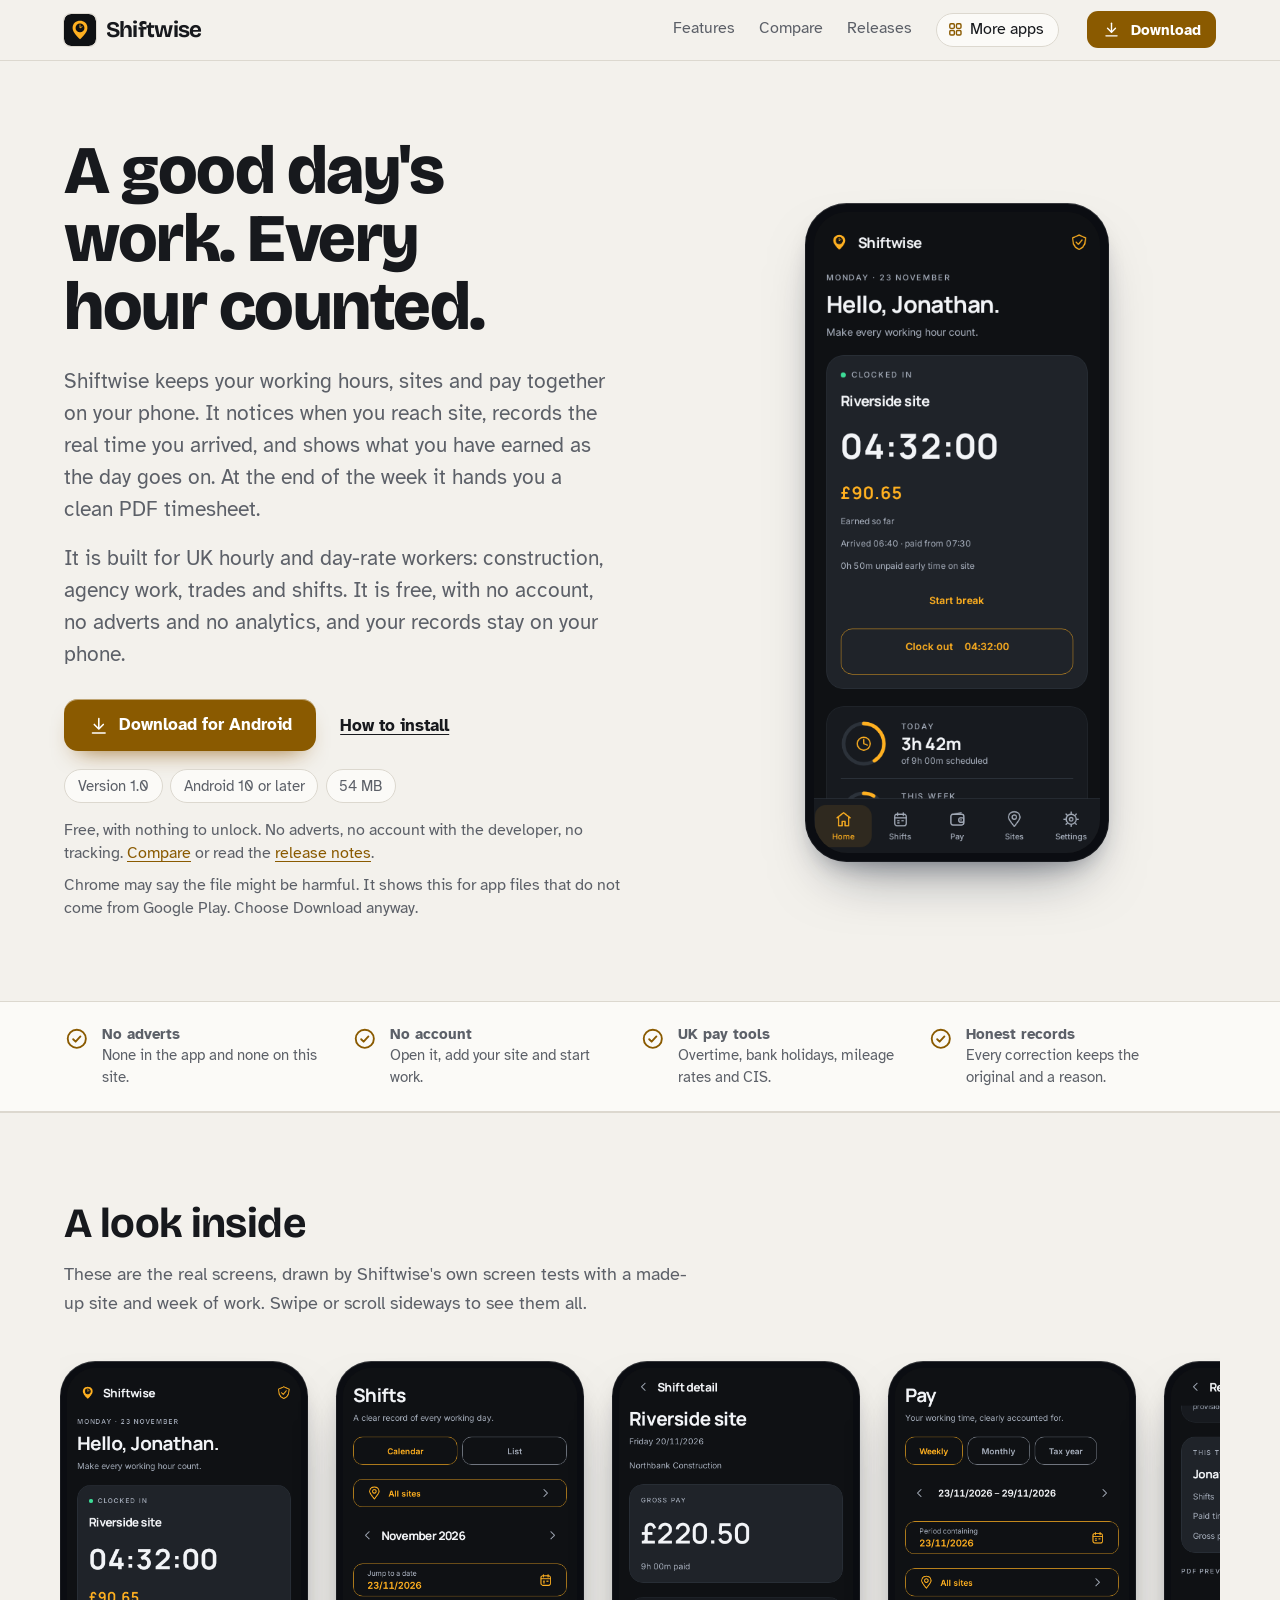
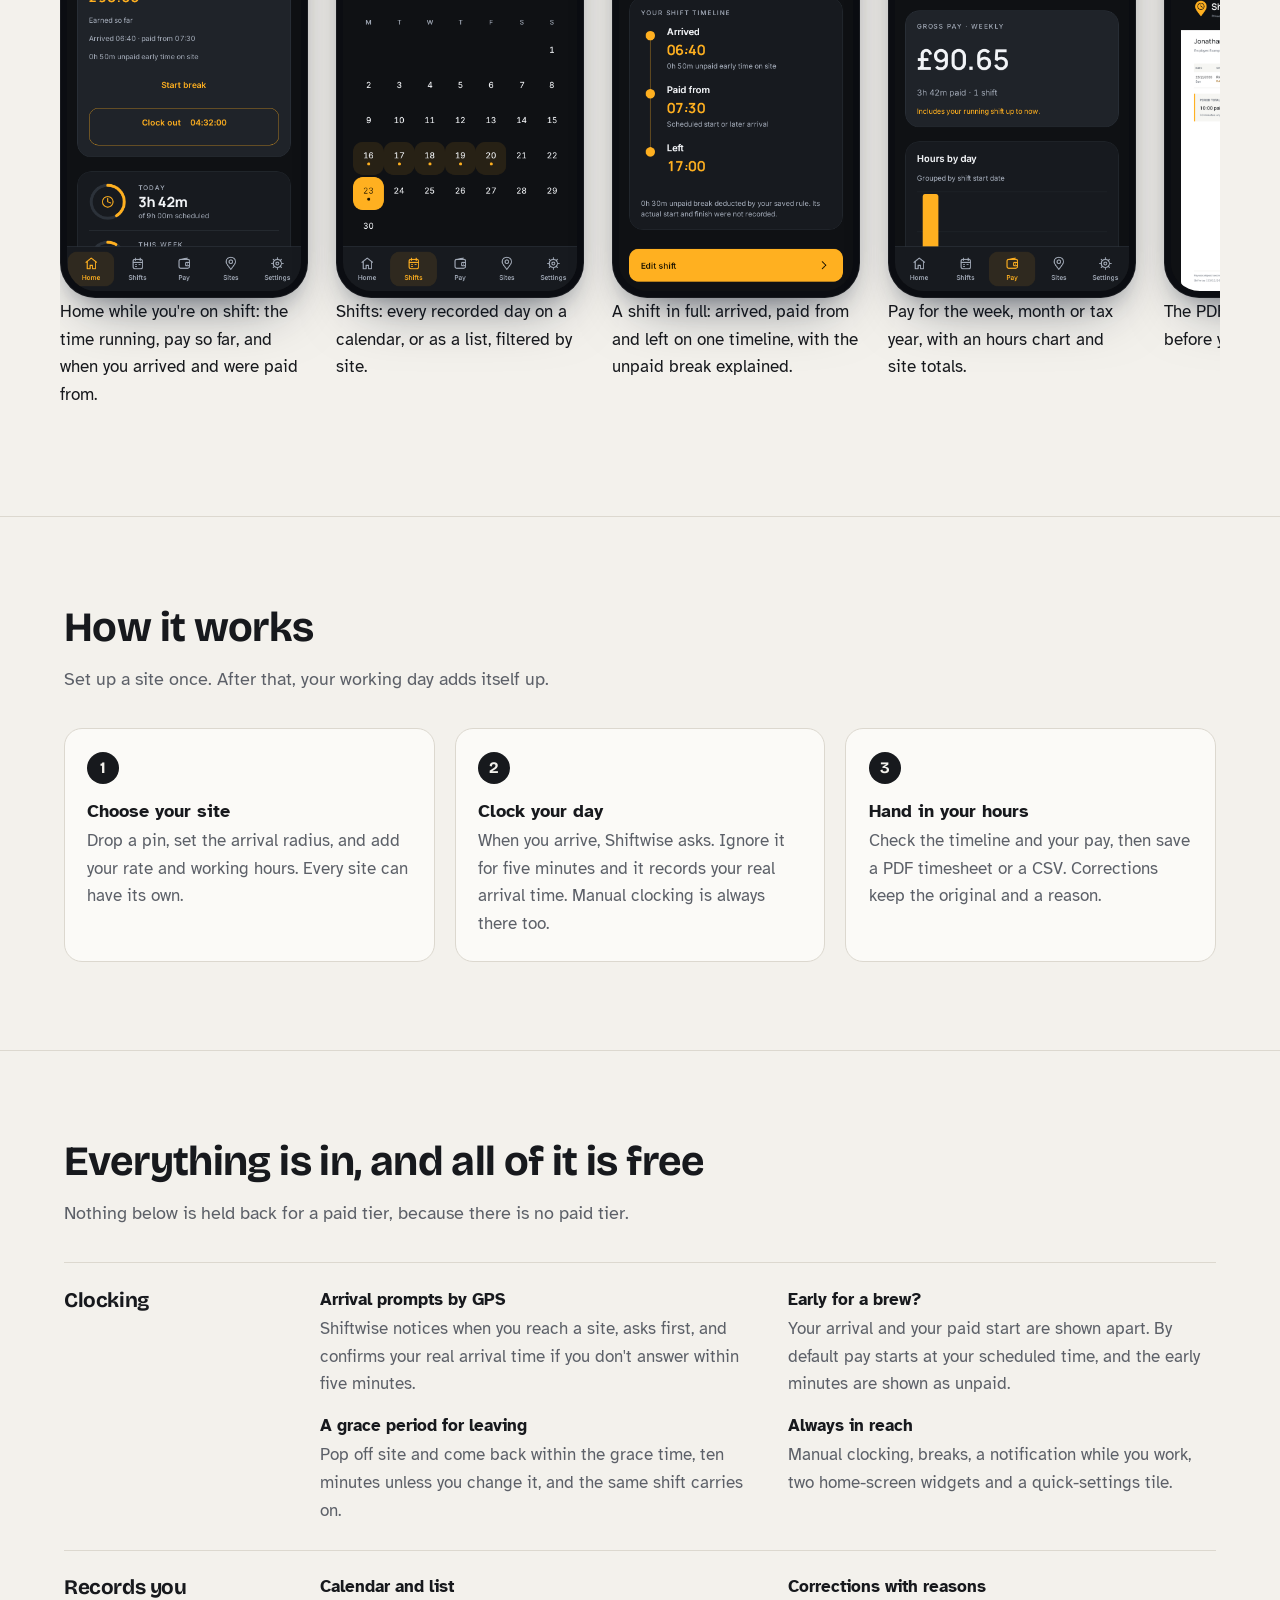
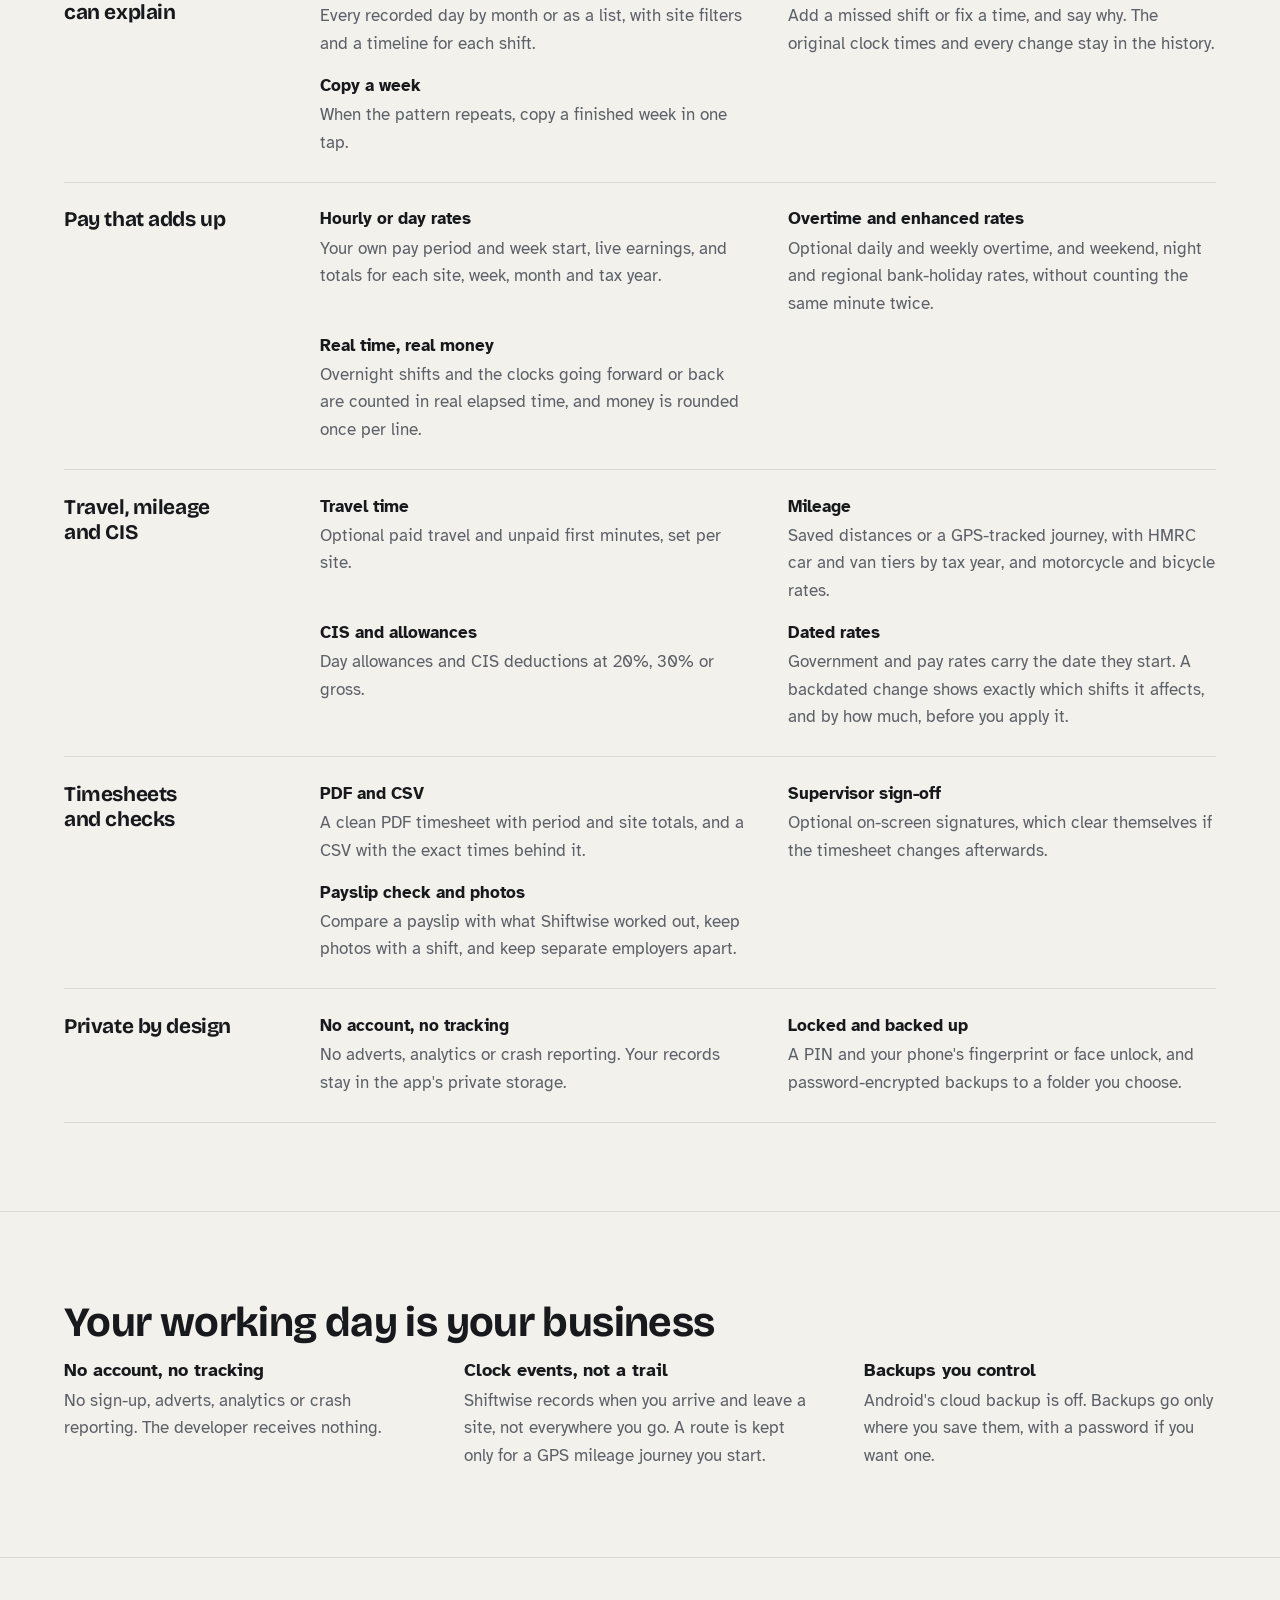
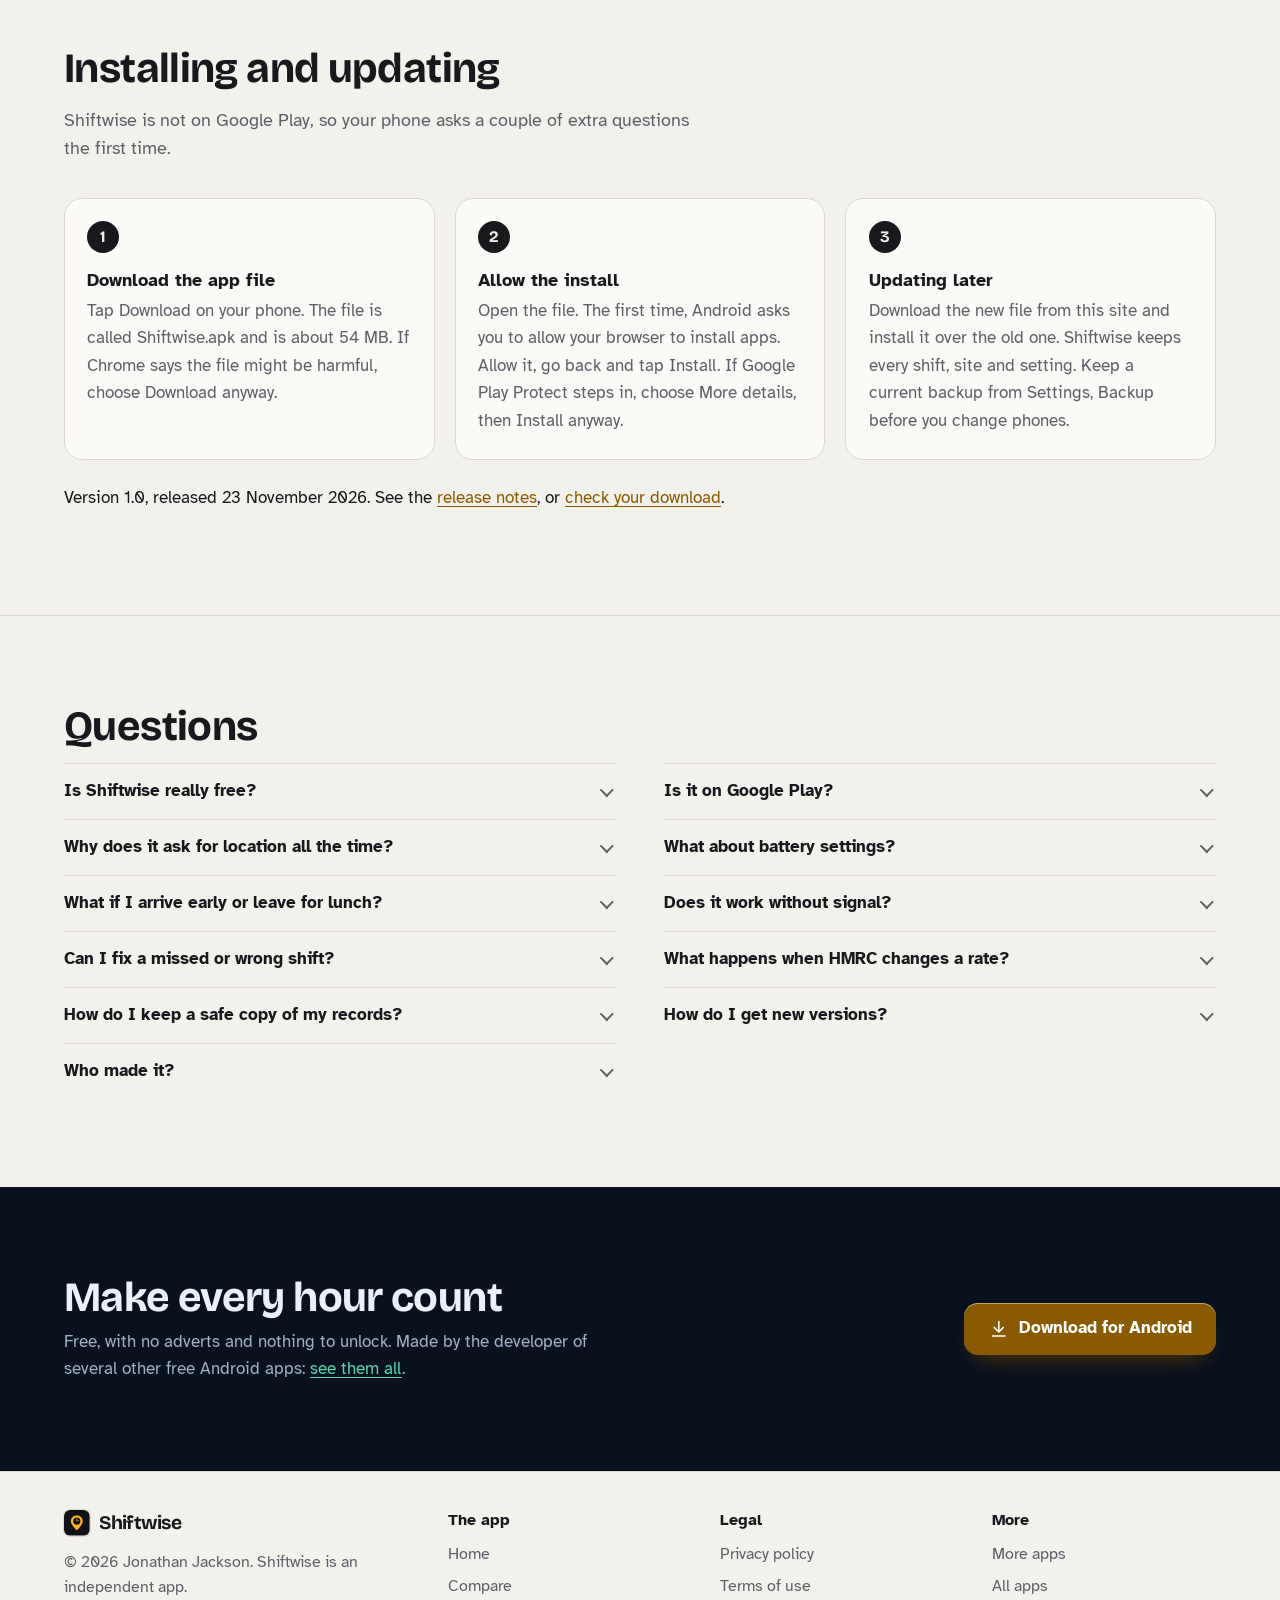
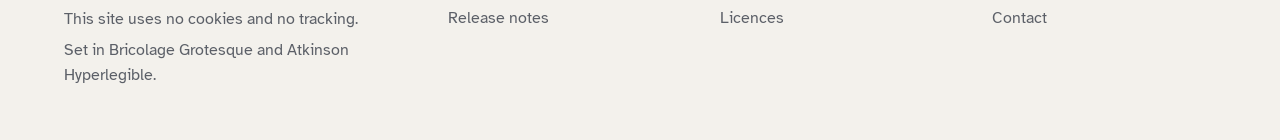
==== index.html @ a2af0887 "Shiftwise website" ====
<!DOCTYPE html>
<html lang="en-GB">
<head>
<meta charset="utf-8">
<meta name="viewport" content="width=device-width, initial-scale=1">
<title>Shiftwise: private timesheets and pay for UK hourly and day-rate workers</title>
<meta name="description" content="Shiftwise is a free Android timesheet app for UK hourly and day-rate workers: GPS arrival prompts, an honest shift record with reasons for every change, pay, overtime, mileage and CIS, and PDF timesheets. No account, adverts or analytics.">
<meta name="author" content="Jonathan Jackson">
<link rel="canonical" href="https://customgpter.github.io/shiftwise/">
<meta name="theme-color" content="#f3f1ec" media="(prefers-color-scheme: light)">
<meta name="theme-color" content="#0f1114" media="(prefers-color-scheme: dark)">
<meta property="og:type" content="website">
<meta property="og:site_name" content="Shiftwise">
<meta property="og:title" content="Shiftwise: private timesheets and pay for UK hourly and day-rate workers">
<meta property="og:description" content="Shiftwise is a free Android timesheet app for UK hourly and day-rate workers: GPS arrival prompts, an honest shift record with reasons for every change, pay, overtime, mileage and CIS, and PDF timesheets. No account, adverts or analytics.">
<meta property="og:url" content="https://customgpter.github.io/shiftwise/">
<meta property="og:image" content="https://customgpter.github.io/shiftwise/assets/og.png">
<meta property="og:image:width" content="1200">
<meta property="og:image:height" content="630">
<meta property="og:image:alt" content="Shiftwise&#x27;s home screen: clocked in at Riverside site, the shift time running and the pay earned so far">
<meta property="og:locale" content="en_GB">
<meta name="twitter:card" content="summary_large_image">
<link rel="icon" href="./assets/favicon.svg" type="image/svg+xml">
<link rel="apple-touch-icon" href="./assets/apple-touch-icon.png">
<link rel="preload" href="./assets/fonts/bricolage-grotesque-latin.woff2" as="font" type="font/woff2" crossorigin>
<link rel="preload" href="./assets/fonts/atkinson-hyperlegible-latin-400-normal.woff2" as="font" type="font/woff2" crossorigin>
<link rel="stylesheet" href="./assets/site.css?v=1">
<link rel="stylesheet" href="./assets/house.css?v=1">
<link rel="stylesheet" href="./assets/apps-list.css?v=1">
<script src="./assets/apps-list.js?v=1" defer></script>
<script type="application/ld+json">{"@context":"https://schema.org","@type":"SoftwareApplication","name":"Shiftwise","url":"https://customgpter.github.io/shiftwise/","description":"Shiftwise is a free Android timesheet app for UK hourly and day-rate workers: GPS arrival prompts, an honest shift record with reasons for every change, pay, overtime, mileage and CIS, and PDF timesheets. No account, adverts or analytics.","applicationCategory":"BusinessApplication","operatingSystem":"Android 10 or later","softwareVersion":"1.0","downloadUrl":"https://github.com/CustomGPTer/shiftwise/releases/latest/download/Shiftwise.apk","releaseNotes":"https://customgpter.github.io/shiftwise/releases.html","offers":{"@type":"Offer","price":"0","priceCurrency":"GBP"},"inLanguage":"en-GB","image":"https://customgpter.github.io/shiftwise/assets/og.png","featureList":["Arrival prompts by GPS","Early for a brew?","A grace period for leaving","Always in reach","Calendar and list","Corrections with reasons","Copy a week","Hourly or day rates","Overtime and enhanced rates","Real time, real money","Travel time","Mileage"],"author":{"@type":"Person","name":"Jonathan Jackson"}}</script>
<script type="application/ld+json">{"@context":"https://schema.org","@type":"FAQPage","mainEntity":[{"@type":"Question","name":"Is Shiftwise really free?","acceptedAnswer":{"@type":"Answer","text":"Yes. There is no paid version, no subscription and no adverts, and nothing in the app is locked."}},{"@type":"Question","name":"Is it on Google Play?","acceptedAnswer":{"@type":"Answer","text":"No. Shiftwise is a personal project and is downloaded from this site as an Android app file. It needs Android 10 or later."}},{"@type":"Question","name":"Why does it ask for location all the time?","acceptedAnswer":{"@type":"Answer","text":"Android only lets an app notice you arriving at or leaving a site while it is closed if it has location all the time. Shiftwise uses it to watch your saved site boundaries. If you would rather not allow it, manual clocking still works, and you can turn automatic clocking on later."}},{"@type":"Question","name":"What about battery settings?","acceptedAnswer":{"@type":"Answer","text":"Set Shiftwise's battery use to Unrestricted so Android delivers clock events on time. On Samsung, also add it to Never sleeping apps. The app has guidance for Samsung, Xiaomi, OnePlus and Huawei. Android can still delay background events; opening Shiftwise catches up with anything it missed."}},{"@type":"Question","name":"What if I arrive early or leave for lunch?","acceptedAnswer":{"@type":"Answer","text":"Your arrival is kept, but pay starts at your scheduled start unless you choose to be paid from arrival. The timeline shows the early, unpaid time. Leave and come back within the grace time and it stays one shift. Both can be changed per site."}},{"@type":"Question","name":"Does it work without signal?","acceptedAnswer":{"@type":"Answer","text":"Yes. Clocking, sites, pay and timesheets all work offline. Maps and address searches need a connection, and so does the optional bank-holiday refresh from GOV.UK."}},{"@type":"Question","name":"Can I fix a missed or wrong shift?","acceptedAnswer":{"@type":"Answer","text":"Yes. Add a shift, or change its times and breaks, and give a reason. The original clock times and the full history stay with it, and edited shifts carry a small mark in the app and on the timesheet, which you can hide in Settings."}},{"@type":"Question","name":"What happens when HMRC changes a rate?","acceptedAnswer":{"@type":"Answer","text":"Add the new rate with the date it starts, in Settings, Rates. Older shifts keep the rate that applied at the time. If the date is in the past, Shiftwise shows which shifts and journeys change, and by how much, before you apply it."}},{"@type":"Question","name":"How do I keep a safe copy of my records?","acceptedAnswer":{"@type":"Answer","text":"Open Settings, Backup and save a .shiftwise file somewhere you control, with a password if you like. You can also choose a folder for daily or weekly copies, and the newest ten are kept. Restoring shows a preview and asks before it replaces anything."}},{"@type":"Question","name":"How do I get new versions?","acceptedAnswer":{"@type":"Answer","text":"Download the new file from this site and install it over the old one. Do not uninstall first: uninstalling removes the app's private records."}},{"@type":"Question","name":"Who made it?","acceptedAnswer":{"@type":"Answer","text":"Shiftwise is made by Jonathan Jackson, an independent developer in the United Kingdom. It is not connected with HMRC, GOV.UK, your employer or any payroll company."}}]}</script>
</head>
<body>
<a class="skip" href="#main">Skip to content</a>
<header class="masthead">
<div class="wrap">
<a class="brand" href="./" aria-label="Shiftwise home"><svg viewBox="0 0 108 108" aria-hidden="true"><rect width="108" height="108" rx="24" fill="#0F1114"/><path d="M54 85C54 85 29 64 29 47C29 15 79 15 79 47C79 64 54 85 54 85Z" fill="#FFB020"/><circle cx="54" cy="47" r="15" fill="#0F1114"/><path d="M54 37V47L61 43" stroke="#FFB020" stroke-width="3" stroke-linecap="round" fill="none"/></svg><span>Shiftwise</span></a>
<nav aria-label="Main"><ul><li><a href="./#features">Features</a></li><li><a href="./compare.html">Compare</a></li><li><a href="./releases.html">Releases</a></li><li><a class="more-apps" href="./more-apps.html"><svg class="ico" viewBox="0 0 24 24" aria-hidden="true"><rect x="4" y="4" width="6.5" height="6.5" rx="1.6"/><rect x="13.5" y="4" width="6.5" height="6.5" rx="1.6"/><rect x="4" y="13.5" width="6.5" height="6.5" rx="1.6"/><rect x="13.5" y="13.5" width="6.5" height="6.5" rx="1.6"/></svg>More apps</a></li></ul></nav>
<a class="button small" href="https://github.com/CustomGPTer/shiftwise/releases/latest/download/Shiftwise.apk"><svg class="ico" viewBox="0 0 24 24" aria-hidden="true"><path d="M12 4v11"/><path d="M7 10.5l5 5 5-5"/><path d="M5 20h14"/></svg>Download</a>
</div>
</header>
<main id="main">
<div class="hero">
<div class="wrap hero-grid">
<div class="hero-copy">
<h1>A good day&#x27;s work. Every hour counted.</h1>
<p class="lede">Shiftwise keeps your working hours, sites and pay together on your phone. It notices when you reach site, records the real time you arrived, and shows what you have earned as the day goes on. At the end of the week it hands you a clean PDF timesheet.</p><p class="lede">It is built for UK hourly and day-rate workers: construction, agency work, trades and shifts. It is free, with no account, no adverts and no analytics, and your records stay on your phone.</p>

<p class="get" id="download"><a class="button" href="https://github.com/CustomGPTer/shiftwise/releases/latest/download/Shiftwise.apk"><svg class="ico" viewBox="0 0 24 24" aria-hidden="true"><path d="M12 4v11"/><path d="M7 10.5l5 5 5-5"/><path d="M5 20h14"/></svg>Download for Android</a><a class="aside" href="#install">How to install</a></p>
<ul class="pills"><li>Version 1.0</li><li>Android 10 or later</li><li>54 MB</li></ul>
<p class="facts">Free, with nothing to unlock. No adverts, no account with the developer, no tracking. <a href="compare.html">Compare</a> or read the <a href="releases.html">release notes</a>.</p>
<p class="facts">Chrome may say the file might be harmful. It shows this for app files that do not come from Google Play. Choose Download anyway.</p>
</div>
<div class="hero-phone"><div class="phone"><img src="./assets/screens/home.png" alt="Home while you&#x27;re on shift: the time running, pay so far, and when you arrived and were paid from." width="393" height="852" fetchpriority="high"></div></div>
</div>
</div>

<section class="promises" aria-label="In short">
<div class="wrap"><ul><li><svg class="ico" viewBox="0 0 24 24" aria-hidden="true"><circle cx="12" cy="12" r="8.5"/><path d="M8.6 12.4l2.3 2.3 4.5-4.9"/></svg><span><b>No adverts</b><span>None in the app and none on this site.</span></span></li><li><svg class="ico" viewBox="0 0 24 24" aria-hidden="true"><circle cx="12" cy="12" r="8.5"/><path d="M8.6 12.4l2.3 2.3 4.5-4.9"/></svg><span><b>No account</b><span>Open it, add your site and start work.</span></span></li><li><svg class="ico" viewBox="0 0 24 24" aria-hidden="true"><circle cx="12" cy="12" r="8.5"/><path d="M8.6 12.4l2.3 2.3 4.5-4.9"/></svg><span><b>UK pay tools</b><span>Overtime, bank holidays, mileage rates and CIS.</span></span></li><li><svg class="ico" viewBox="0 0 24 24" aria-hidden="true"><circle cx="12" cy="12" r="8.5"/><path d="M8.6 12.4l2.3 2.3 4.5-4.9"/></svg><span><b>Honest records</b><span>Every correction keeps the original and a reason.</span></span></li></ul></div>
</section>

<section id="screens" aria-labelledby="screens-h">
<div class="wrap">
<h2 id="screens-h">A look inside</h2>
<p class="intro">These are the real screens, drawn by Shiftwise&#x27;s own screen tests with a made-up site and week of work. Swipe or scroll sideways to see them all.</p>
<div class="gallery" tabindex="0" role="region" aria-label="Screens from Shiftwise"><figure class="shot"><div class="phone"><img src="./assets/screens/home.png" alt="Home while you&#x27;re on shift: the time running, pay so far, and when you arrived and were paid from." width="393" height="852" loading="eager" decoding="async"></div><figcaption>Home while you&#x27;re on shift: the time running, pay so far, and when you arrived and were paid from.</figcaption></figure><figure class="shot"><div class="phone"><img src="./assets/screens/shifts.png" alt="Shifts: every recorded day on a calendar, or as a list, filtered by site." width="393" height="852" loading="eager" decoding="async"></div><figcaption>Shifts: every recorded day on a calendar, or as a list, filtered by site.</figcaption></figure><figure class="shot"><div class="phone"><img src="./assets/screens/detail.png" alt="A shift in full: arrived, paid from and left on one timeline, with the unpaid break explained." width="393" height="852" loading="eager" decoding="async"></div><figcaption>A shift in full: arrived, paid from and left on one timeline, with the unpaid break explained.</figcaption></figure><figure class="shot"><div class="phone"><img src="./assets/screens/pay.png" alt="Pay for the week, month or tax year, with an hours chart and site totals." width="393" height="852" loading="eager" decoding="async"></div><figcaption>Pay for the week, month or tax year, with an hours chart and site totals.</figcaption></figure><figure class="shot"><div class="phone"><img src="./assets/screens/reports.png" alt="The PDF timesheet, previewed before you save or share it." width="393" height="852" loading="eager" decoding="async"></div><figcaption>The PDF timesheet, previewed before you save or share it.</figcaption></figure><figure class="shot"><div class="phone"><img src="./assets/screens/rates.png" alt="Rates that remember their dates, so a new mileage rate never rewrites last year&#x27;s claims." width="393" height="852" loading="eager" decoding="async"></div><figcaption>Rates that remember their dates, so a new mileage rate never rewrites last year&#x27;s claims.</figcaption></figure><figure class="shot"><div class="phone"><img src="./assets/screens/sites.png" alt="Your sites, each with its own pin, radius, pay rate and working hours." width="393" height="852" loading="eager" decoding="async"></div><figcaption>Your sites, each with its own pin, radius, pay rate and working hours.</figcaption></figure><figure class="shot"><div class="phone"><img src="./assets/screens/light.png" alt="The same home screen in the light theme. Dark, light or follow the phone." width="393" height="852" loading="eager" decoding="async"></div><figcaption>The same home screen in the light theme. Dark, light or follow the phone.</figcaption></figure></div>
</div>
</section>

<section id="how" aria-labelledby="how-h">
<div class="wrap">
<h2 id="how-h">How it works</h2>
<p class="intro">Set up a site once. After that, your working day adds itself up.</p>
<ol class="steps"><li><h3>Choose your site</h3><p>Drop a pin, set the arrival radius, and add your rate and working hours. Every site can have its own.</p></li><li><h3>Clock your day</h3><p>When you arrive, Shiftwise asks. Ignore it for five minutes and it records your real arrival time. Manual clocking is always there too.</p></li><li><h3>Hand in your hours</h3><p>Check the timeline and your pay, then save a PDF timesheet or a CSV. Corrections keep the original and a reason.</p></li></ol>
</div>
</section>

<section id="features" aria-labelledby="features-h">
<div class="wrap">
<h2 id="features-h">Everything is in, and all of it is free</h2>
<p class="intro">Nothing below is held back for a paid tier, because there is no paid tier.</p>
<div class="groups"><div class="group"><h3>Clocking</h3><dl><div><dt>Arrival prompts by GPS</dt><dd>Shiftwise notices when you reach a site, asks first, and confirms your real arrival time if you don't answer within five minutes.</dd></div><div><dt>Early for a brew?</dt><dd>Your arrival and your paid start are shown apart. By default pay starts at your scheduled time, and the early minutes are shown as unpaid.</dd></div><div><dt>A grace period for leaving</dt><dd>Pop off site and come back within the grace time, ten minutes unless you change it, and the same shift carries on.</dd></div><div><dt>Always in reach</dt><dd>Manual clocking, breaks, a notification while you work, two home-screen widgets and a quick-settings tile.</dd></div></dl></div><div class="group"><h3>Records you can explain</h3><dl><div><dt>Calendar and list</dt><dd>Every recorded day by month or as a list, with site filters and a timeline for each shift.</dd></div><div><dt>Corrections with reasons</dt><dd>Add a missed shift or fix a time, and say why. The original clock times and every change stay in the history.</dd></div><div><dt>Copy a week</dt><dd>When the pattern repeats, copy a finished week in one tap.</dd></div></dl></div><div class="group"><h3>Pay that adds up</h3><dl><div><dt>Hourly or day rates</dt><dd>Your own pay period and week start, live earnings, and totals for each site, week, month and tax year.</dd></div><div><dt>Overtime and enhanced rates</dt><dd>Optional daily and weekly overtime, and weekend, night and regional bank-holiday rates, without counting the same minute twice.</dd></div><div><dt>Real time, real money</dt><dd>Overnight shifts and the clocks going forward or back are counted in real elapsed time, and money is rounded once per line.</dd></div></dl></div><div class="group"><h3>Travel, mileage and CIS</h3><dl><div><dt>Travel time</dt><dd>Optional paid travel and unpaid first minutes, set per site.</dd></div><div><dt>Mileage</dt><dd>Saved distances or a GPS-tracked journey, with HMRC car and van tiers by tax year, and motorcycle and bicycle rates.</dd></div><div><dt>CIS and allowances</dt><dd>Day allowances and CIS deductions at 20%, 30% or gross.</dd></div><div><dt>Dated rates</dt><dd>Government and pay rates carry the date they start. A backdated change shows exactly which shifts it affects, and by how much, before you apply it.</dd></div></dl></div><div class="group"><h3>Timesheets and checks</h3><dl><div><dt>PDF and CSV</dt><dd>A clean PDF timesheet with period and site totals, and a CSV with the exact times behind it.</dd></div><div><dt>Supervisor sign-off</dt><dd>Optional on-screen signatures, which clear themselves if the timesheet changes afterwards.</dd></div><div><dt>Payslip check and photos</dt><dd>Compare a payslip with what Shiftwise worked out, keep photos with a shift, and keep separate employers apart.</dd></div></dl></div><div class="group"><h3>Private by design</h3><dl><div><dt>No account, no tracking</dt><dd>No adverts, analytics or crash reporting. Your records stay in the app's private storage.</dd></div><div><dt>Locked and backed up</dt><dd>A PIN and your phone's fingerprint or face unlock, and password-encrypted backups to a folder you choose.</dd></div></dl></div></div>
</div>
</section>

<section id="privacy" aria-labelledby="privacy-h">
<div class="wrap">
<h2 id="privacy-h">Your working day is your business</h2>
<ul class="plain"><li><h3>No account, no tracking</h3><p>No sign-up, adverts, analytics or crash reporting. The developer receives nothing.</p></li><li><h3>Clock events, not a trail</h3><p>Shiftwise records when you arrive and leave a site, not everywhere you go. A route is kept only for a GPS mileage journey you start.</p></li><li><h3>Backups you control</h3><p>Android's cloud backup is off. Backups go only where you save them, with a password if you want one.</p></li></ul>
</div>
</section>

<section id="install" aria-labelledby="install-h">
<div class="wrap">
<h2 id="install-h">Installing and updating</h2>
<p class="intro">Shiftwise is not on Google Play, so your phone asks a couple of extra questions the first time.</p>
<ol class="steps"><li><h3>Download the app file</h3><p>Tap Download on your phone. The file is called Shiftwise.apk and is about 54 MB. If Chrome says the file might be harmful, choose Download anyway.</p></li><li><h3>Allow the install</h3><p>Open the file. The first time, Android asks you to allow your browser to install apps. Allow it, go back and tap Install. If Google Play Protect steps in, choose More details, then Install anyway.</p></li><li><h3>Updating later</h3><p>Download the new file from this site and install it over the old one. Shiftwise keeps every shift, site and setting. Keep a current backup from Settings, Backup before you change phones.</p></li></ol>
<p class="after-table">Version 1.0, released 23 November 2026. See the <a href="releases.html">release notes</a>, or <a href="releases.html#checking">check your download</a>.</p>
</div>
</section>

<section id="questions" aria-labelledby="questions-h">
<div class="wrap">
<h2 id="questions-h">Questions</h2>
<div class="faq"><details><summary>Is Shiftwise really free?</summary><p>Yes. There is no paid version, no subscription and no adverts, and nothing in the app is locked.</p></details><details><summary>Is it on Google Play?</summary><p>No. Shiftwise is a personal project and is downloaded from this site as an Android app file. It needs Android 10 or later.</p></details><details><summary>Why does it ask for location all the time?</summary><p>Android only lets an app notice you arriving at or leaving a site while it is closed if it has location all the time. Shiftwise uses it to watch your saved site boundaries. If you would rather not allow it, manual clocking still works, and you can turn automatic clocking on later.</p></details><details><summary>What about battery settings?</summary><p>Set Shiftwise's battery use to Unrestricted so Android delivers clock events on time. On Samsung, also add it to Never sleeping apps. The app has guidance for Samsung, Xiaomi, OnePlus and Huawei. Android can still delay background events; opening Shiftwise catches up with anything it missed.</p></details><details><summary>What if I arrive early or leave for lunch?</summary><p>Your arrival is kept, but pay starts at your scheduled start unless you choose to be paid from arrival. The timeline shows the early, unpaid time. Leave and come back within the grace time and it stays one shift. Both can be changed per site.</p></details><details><summary>Does it work without signal?</summary><p>Yes. Clocking, sites, pay and timesheets all work offline. Maps and address searches need a connection, and so does the optional bank-holiday refresh from GOV.UK.</p></details><details><summary>Can I fix a missed or wrong shift?</summary><p>Yes. Add a shift, or change its times and breaks, and give a reason. The original clock times and the full history stay with it, and edited shifts carry a small mark in the app and on the timesheet, which you can hide in Settings.</p></details><details><summary>What happens when HMRC changes a rate?</summary><p>Add the new rate with the date it starts, in Settings, Rates. Older shifts keep the rate that applied at the time. If the date is in the past, Shiftwise shows which shifts and journeys change, and by how much, before you apply it.</p></details><details><summary>How do I keep a safe copy of my records?</summary><p>Open Settings, Backup and save a .shiftwise file somewhere you control, with a password if you like. You can also choose a folder for daily or weekly copies, and the newest ten are kept. Restoring shows a preview and asks before it replaces anything.</p></details><details><summary>How do I get new versions?</summary><p>Download the new file from this site and install it over the old one. Do not uninstall first: uninstalling removes the app's private records.</p></details><details><summary>Who made it?</summary><p>Shiftwise is made by Jonathan Jackson, an independent developer in the United Kingdom. It is not connected with HMRC, GOV.UK, your employer or any payroll company.</p></details></div>
</div>
</section>

<section class="closing" aria-labelledby="closing-h">
<div class="wrap">
<div><h2 id="closing-h">Make every hour count</h2><p>Free, with no adverts and nothing to unlock. Made by the developer of several other free Android apps: <a href="more-apps.html">see them all</a>.</p></div>
<a class="button" href="https://github.com/CustomGPTer/shiftwise/releases/latest/download/Shiftwise.apk"><svg class="ico" viewBox="0 0 24 24" aria-hidden="true"><path d="M12 4v11"/><path d="M7 10.5l5 5 5-5"/><path d="M5 20h14"/></svg>Download for Android</a>
</div>
</section>
</main>
<footer class="colophon">
<div class="wrap">
<div>
<a class="brand" href="./" aria-label="Shiftwise home"><svg viewBox="0 0 108 108" aria-hidden="true"><rect width="108" height="108" rx="24" fill="#0F1114"/><path d="M54 85C54 85 29 64 29 47C29 15 79 15 79 47C79 64 54 85 54 85Z" fill="#FFB020"/><circle cx="54" cy="47" r="15" fill="#0F1114"/><path d="M54 37V47L61 43" stroke="#FFB020" stroke-width="3" stroke-linecap="round" fill="none"/></svg><span>Shiftwise</span></a>
<p>&copy; 2026 Jonathan Jackson. Shiftwise is an independent app.</p>
<p>This site uses no cookies and no tracking.</p>
<p>Set in Bricolage Grotesque and Atkinson Hyperlegible.</p>
</div>
<nav aria-label="The app"><h2>The app</h2><ul>
<li><a href="./">Home</a></li>
<li><a href="./compare.html">Compare</a></li>
<li><a href="./releases.html">Release notes</a></li>

</ul></nav>
<nav aria-label="Legal"><h2>Legal</h2><ul>
<li><a href="./privacy.html">Privacy policy</a></li>
<li><a href="./terms.html">Terms of use</a></li>
<li><a href="./licences.html">Licences</a></li>
</ul></nav>
<nav aria-label="More"><h2>More</h2><ul>
<li><a href="./more-apps.html">More apps</a></li>
<li><a href="https://customgpter.github.io/">All apps</a></li>
<li><a href="https://github.com/CustomGPTer/shiftwise/issues">Contact</a></li>
</ul></nav>
</div>
</footer>
</body>
</html>
---- assets/site.css ----
@font-face{font-family:"Bricolage Grotesque";src:url("fonts/bricolage-grotesque-latin.woff2") format("woff2");font-weight:200 800;font-style:normal;font-display:swap}
@font-face{font-family:"Atkinson Hyperlegible";src:url("fonts/atkinson-hyperlegible-latin-400-normal.woff2") format("woff2");font-weight:400;font-style:normal;font-display:swap}
@font-face{font-family:"Atkinson Hyperlegible";src:url("fonts/atkinson-hyperlegible-latin-700-normal.woff2") format("woff2");font-weight:700;font-style:normal;font-display:swap}

/* Daylight page, night-time camera. The lamp colour is kept for the one thing to press and for what the camera has seen. */
:root{
  --page:#f2f5f9; --panel:#ffffff; --raised:#e8edf3; --ink:#0d1a2b; --soft:#465468; --rule:#d2dae4;
  --accent:#0a6a55; --accent-ink:#ffffff; --warn:#8a5200; --rec:#d3302f;
  --lamp:#ffb347; --lamp-ink:#231400; --lamp-text:#8a5200;
  --night:#09111e; --night-2:#111d30; --night-3:#1a2a43; --night-ink:#eaf0f8; --night-soft:#9fb0c7; --night-rule:#24364f; --iris:#55d6ab;
  --display:"Bricolage Grotesque","Atkinson Hyperlegible",system-ui,sans-serif;
  --sans:"Atkinson Hyperlegible",system-ui,-apple-system,"Segoe UI",Roboto,sans-serif;
  --mono:ui-monospace,SFMono-Regular,Menlo,Consolas,"Liberation Mono",monospace;
  color-scheme:light dark;
}
@media (prefers-color-scheme:dark){
  :root{--page:#0a111b; --panel:#111a27; --raised:#182434; --ink:#e9eef5; --soft:#a0aec0; --rule:#243247;
    --accent:#55d6ab; --accent-ink:#00281d; --warn:#ffb347; --rec:#ff6163; --lamp-text:#ffb347}
}

*,*::before,*::after{box-sizing:border-box}
html{-webkit-text-size-adjust:100%;scroll-behavior:smooth;scroll-padding-top:5.5rem}
@media (prefers-reduced-motion:reduce){html{scroll-behavior:auto}}
body{margin:0;background:var(--page);color:var(--ink);font:400 1.0625rem/1.62 var(--sans);text-rendering:optimizeLegibility;-webkit-font-smoothing:antialiased}
img,svg{max-width:100%;display:block}
a{color:var(--accent);text-decoration-thickness:.07em;text-underline-offset:.2em}
a:hover{text-decoration-thickness:.13em}
:focus-visible{outline:3px solid var(--lamp);outline-offset:3px;border-radius:6px}
code{font:.9em/1 var(--mono);overflow-wrap:anywhere}
h1,h2,h3{font-family:var(--display);font-weight:700;letter-spacing:-.015em;line-height:1.08;margin:0;text-wrap:balance}
p{margin:0 0 1rem}
.skip{position:absolute;left:-999px;top:0;background:var(--ink);color:var(--page);padding:.6rem 1rem;z-index:30;border-radius:0 0 8px 0}
.skip:focus{left:0}
.sr{position:absolute;width:1px;height:1px;overflow:hidden;clip-path:inset(50%);white-space:nowrap}
.wrap{width:min(72rem,100% - 2.5rem);margin-inline:auto}
.measure{max-width:44rem}
.ico{width:1.25em;height:1.25em;flex:none;fill:none;stroke:currentColor;stroke-width:1.75;stroke-linecap:round;stroke-linejoin:round}

/* ---------- masthead */
.masthead{position:sticky;top:0;z-index:20;background:color-mix(in srgb,var(--page) 88%,transparent);-webkit-backdrop-filter:blur(14px) saturate(1.3);backdrop-filter:blur(14px) saturate(1.3);border-bottom:1px solid var(--rule)}
.masthead .wrap{display:flex;flex-wrap:wrap;align-items:center;gap:.35rem 1.75rem;padding-block:.7rem}
.brand{display:inline-flex;align-items:center;gap:.6rem;font:700 1.4rem/1 var(--display);letter-spacing:-.03em;color:var(--ink);text-decoration:none;margin-right:auto}
.brand svg{width:2rem;height:2rem;flex:none;border-radius:.5rem;box-shadow:0 0 0 1px var(--rule)}
.masthead nav ul{display:flex;flex-wrap:wrap;align-items:center;gap:.15rem 1.5rem;list-style:none;margin:0;padding:0;font-size:1rem;line-height:1.3}
.masthead nav a{display:inline-flex;align-items:center;gap:.4rem;color:var(--soft);text-decoration:none;padding-block:.45rem;border-bottom:2px solid transparent}
.masthead nav a:hover{color:var(--ink)}
.masthead nav a[aria-current="page"]{color:var(--ink);border-bottom-color:var(--lamp)}
.masthead nav a.more-apps{color:var(--ink);border:1px solid var(--rule);border-radius:999px;padding:.34rem .85rem .34rem .65rem;background:var(--panel)}
.masthead nav a.more-apps .ico{width:1.05em;height:1.05em;color:var(--accent);stroke-width:2}
.masthead nav a.more-apps:hover,.masthead nav a.more-apps[aria-current="page"]{border-color:var(--accent)}
.button{display:inline-flex;align-items:center;gap:.6rem;background:var(--lamp);color:var(--lamp-ink);font:700 1.08rem/1.2 var(--sans);text-decoration:none;padding:.95rem 1.5rem;border-radius:14px;box-shadow:0 1px 0 rgba(255,255,255,.45) inset,0 12px 24px -14px rgba(138,82,0,.9)}
.button:hover{background:#ffc56e}
.button:active{transform:translateY(1px)}
.button.small{font-size:.95rem;padding:.55rem .95rem;border-radius:11px;box-shadow:none}
.button.quiet{background:none;box-shadow:none;border:1px solid var(--rule);color:var(--ink)}
.button.quiet:hover{border-color:var(--ink);background:none}
@media (max-width:52rem){
  .masthead nav{order:3;flex:1 0 100%}
  .masthead nav ul{gap:.1rem .85rem;font-size:.95rem}
  .masthead nav .wide{display:none}
}
@media (max-width:24rem){.masthead nav a.more-apps .ico{display:none}.masthead nav a.more-apps{padding-inline:.7rem}}

/* ---------- hero */
.hero{padding-block:clamp(2.2rem,6vw,4.75rem) clamp(2.5rem,6vw,4.5rem);overflow:hidden}
.hero-grid{display:grid;gap:clamp(2.25rem,5vw,4rem);align-items:center}
@media (min-width:62rem){.hero-grid{grid-template-columns:minmax(0,11fr) minmax(0,10fr)}}
.hero h1{font-size:clamp(2.6rem,6vw,4.25rem);font-weight:800;line-height:1;letter-spacing:-.022em;margin-bottom:1.5rem}
.lede{font-size:clamp(1.14rem,2vw,1.3rem);line-height:1.55;color:var(--soft);margin:0 0 1rem;max-width:34rem}
.get{display:flex;flex-wrap:wrap;align-items:center;gap:.9rem 1.5rem;margin:1.8rem 0 1.1rem}
.get .aside{font-weight:700;color:var(--ink)}
.facts{font-size:.98rem;line-height:1.5;color:var(--soft);margin:0 0 .5rem;max-width:36rem}
.pills{display:flex;flex-wrap:wrap;gap:.45rem;list-style:none;margin:0 0 1rem;padding:0;font-size:.95rem}
.pills li{border:1px solid var(--rule);border-radius:999px;padding:.22rem .8rem;background:var(--panel);color:var(--soft)}

/* the monitor: the camera's view, the day beneath it, and the alert it sends */
.monitor{position:relative;max-width:36rem;margin-inline:auto;width:100%;padding-bottom:3.1rem}
@media (min-width:62rem){.monitor{margin-inline:auto 0}}
.screen{position:relative;background:var(--night);border-radius:22px;padding:.6rem;box-shadow:0 0 0 1px var(--night-rule),0 30px 60px -30px rgba(9,17,30,.75)}
.cam{position:relative;border-radius:15px;overflow:hidden;aspect-ratio:16/10;background:#0b1626}
.cam svg{width:100%;height:100%}
.cam text{font:700 15px var(--sans);fill:#231400}
.hud{position:absolute;display:inline-flex;align-items:center;gap:.4rem;font:700 .76rem/1 var(--sans);color:var(--night-ink);background:rgba(6,12,22,.62);border-radius:999px;padding:.38rem .65rem;letter-spacing:.01em}
.hud i{width:.5rem;height:.5rem;border-radius:50%;background:var(--iris)}
.hud.watching{left:.7rem;top:.7rem}
.hud.rec{right:.7rem;top:.7rem}
.hud.rec i{background:#ff5a5c}
.hud.stamp{left:.7rem;bottom:.7rem;font:400 .74rem/1 var(--mono);border-radius:6px;color:#d5deea}
.hud.place{right:.7rem;bottom:.7rem;border-radius:6px;font-weight:400;color:#d5deea}
.day{padding:.85rem .55rem 2rem;color:var(--night-soft);font-size:.8rem;line-height:1.2}
.day-head{display:flex;justify-content:space-between;margin-bottom:.6rem}
.day-head b{color:var(--night-ink)}
.track{position:relative;height:1.5rem;border-radius:7px;background:repeating-linear-gradient(90deg,var(--night-3) 0 1px,transparent 1px calc(100% / 24)),var(--night-2);box-shadow:inset 0 0 0 1px var(--night-rule)}
.ev{position:absolute;top:3px;bottom:3px;width:max(5px,1.1%);border-radius:3px;background:var(--iris);left:var(--at)}
.ev.seen{background:var(--lamp)}
.now{position:absolute;top:-4px;bottom:-4px;left:var(--at);width:2px;background:var(--night-ink);border-radius:2px}
.hours{display:flex;justify-content:space-between;margin-top:.4rem;font-size:.72rem}
.alert{position:absolute;right:-.4rem;bottom:0;display:flex;align-items:center;gap:.75rem;width:min(19rem,88%);background:var(--panel);color:var(--ink);border:1px solid var(--rule);border-radius:16px;padding:.65rem .8rem;box-shadow:0 18px 36px -18px rgba(9,17,30,.55)}
.alert .thumb{flex:none;width:3.1rem;height:3.1rem;border-radius:10px;background:linear-gradient(160deg,#16263d,#0b1626);position:relative;overflow:hidden}
.alert .thumb::before{content:"";position:absolute;left:50%;bottom:0;width:38%;height:62%;translate:-50% 0;border-radius:40% 40% 0 0;background:#6f86a6}
.alert .thumb::after{content:"";position:absolute;left:50%;top:14%;width:26%;aspect-ratio:1;translate:-50% 0;border-radius:50%;background:#8ea4c2}
.alert b{display:block;font-size:.98rem;line-height:1.25}
.alert span{display:block;font-size:.86rem;color:var(--soft);line-height:1.3}
.alert .dot{flex:none;width:.6rem;height:.6rem;border-radius:50%;background:var(--lamp);margin-left:auto;box-shadow:0 0 0 4px color-mix(in srgb,var(--lamp) 25%,transparent)}
@media (max-width:26rem){.alert{right:0}}
@media (prefers-reduced-motion:no-preference){
  .cam .spill{animation:vg-in .9s ease-out .25s both}
  .cam .who{animation:vg-step .9s cubic-bezier(.2,.8,.25,1) .9s both}
  .cam .mark{animation:vg-lock .45s cubic-bezier(.3,1.4,.5,1) 1.7s both;transform-box:fill-box;transform-origin:center}
  .hud.rec{animation:vg-in .3s ease-out 2.05s both}
  .hud.rec i{animation:vg-blink 1.2s steps(2,jump-none) 2.3s 4}
  .ev.seen,.now{animation:vg-pop .4s cubic-bezier(.3,1.5,.5,1) 2.4s both}
  .alert{animation:vg-rise .6s cubic-bezier(.2,.8,.25,1) 2.9s both}
  @keyframes vg-in{from{opacity:0}to{opacity:1}}
  @keyframes vg-step{from{opacity:0;transform:translateX(18px)}to{opacity:1;transform:none}}
  @keyframes vg-lock{from{opacity:0;transform:scale(1.12)}to{opacity:1;transform:none}}
  @keyframes vg-blink{from{opacity:1}to{opacity:.25}}
  @keyframes vg-pop{from{opacity:0;transform:scaleY(.2)}to{opacity:1;transform:none}}
  @keyframes vg-rise{from{opacity:0;transform:translateY(14px)}to{opacity:1;transform:none}}
}

/* ---------- sections */
section{padding-block:clamp(3rem,7vw,5.5rem)}
section + section{border-top:1px solid var(--rule)}
h2{font-size:clamp(1.8rem,3.6vw,2.6rem);margin-bottom:.9rem}
h3{font:700 1.1rem/1.3 var(--sans);letter-spacing:0;margin:0 0 .3rem}
.intro{color:var(--soft);max-width:40rem;margin-bottom:2.2rem;font-size:1.1rem}

.promises{padding-block:0;border-block:1px solid var(--rule);background:var(--panel)}
.promises ul{list-style:none;margin:0;padding:0;display:grid;grid-template-columns:repeat(auto-fit,minmax(min(100%,14rem),1fr))}
.promises li{display:flex;gap:.8rem;align-items:flex-start;padding:1.4rem 1.5rem 1.4rem 0}
.promises .ico{width:1.6rem;height:1.6rem;color:var(--accent);margin-top:.1rem}
.promises b{display:block;line-height:1.3}
.promises span{color:var(--soft);font-size:.96rem;line-height:1.45;display:block}
.hero + .promises{border-top:1px solid var(--rule)}

.steps{list-style:none;counter-reset:s;margin:0;padding:0;display:grid;gap:1.25rem}
@media (min-width:52rem){.steps{grid-template-columns:repeat(3,minmax(0,1fr))}}
.steps li{counter-increment:s;background:var(--panel);border:1px solid var(--rule);border-radius:18px;padding:1.4rem 1.4rem 1.5rem}
.steps li::before{content:counter(s);display:grid;place-items:center;width:2rem;height:2rem;border-radius:50%;background:var(--ink);color:var(--page);font:700 1rem/1 var(--display);margin-bottom:1rem}
.steps p{margin:0;color:var(--soft)}

.notices{display:grid;gap:1.25rem}
@media (min-width:52rem){.notices{grid-template-columns:repeat(2,minmax(0,1fr))}}
.sense{background:var(--night);color:var(--night-ink);border-radius:20px;padding:1.5rem 1.5rem 1.6rem;box-shadow:0 0 0 1px var(--night-rule)}
.sense h3{font:700 1.35rem/1.2 var(--display);letter-spacing:-.02em;margin-bottom:.35rem}
.sense p{color:var(--night-soft);margin-bottom:1.1rem}
.chips{display:flex;flex-wrap:wrap;gap:.5rem;list-style:none;margin:0;padding:0}
.chips li{display:inline-flex;align-items:center;gap:.45rem;border:1px solid var(--night-rule);background:var(--night-2);border-radius:10px;padding:.42rem .75rem .42rem .6rem;font-size:.98rem;line-height:1.2}
.chips .ico{color:var(--lamp)}

.groups{display:grid;gap:0}
.group{display:grid;gap:.4rem 3rem;padding-block:1.6rem;border-top:1px solid var(--rule)}
.group:last-child{border-bottom:1px solid var(--rule)}
@media (min-width:56rem){.group{grid-template-columns:13rem minmax(0,1fr)}}
.group > h3{font:700 1.3rem/1.2 var(--display);letter-spacing:-.02em;color:var(--ink)}
.group dl{margin:0;display:grid;gap:1.1rem 2.5rem}
@media (min-width:40rem){.group dl{grid-template-columns:repeat(2,minmax(0,1fr))}}
.group dt{font-weight:700;line-height:1.35}
.group dd{margin:.2rem 0 0;color:var(--soft)}

.setups{display:grid;gap:1.25rem}
@media (min-width:52rem){.setups{grid-template-columns:repeat(2,minmax(0,1fr))}}
.setup{background:var(--panel);border:1px solid var(--rule);border-radius:20px;padding:1.5rem}
.setup h3{font:700 1.35rem/1.2 var(--display);letter-spacing:-.02em;margin-bottom:.9rem}
.setup .kit{display:flex;align-items:center;gap:.6rem;color:var(--soft);font-size:.95rem;margin-bottom:1rem}
.setup .kit .ico{width:1.9rem;height:1.9rem;color:var(--ink);stroke-width:1.5}
.setup .kit .to{width:1.2rem;height:1.2rem;color:var(--soft)}
.ticks{list-style:none;margin:0;padding:0;display:grid;gap:.5rem}
.ticks li{position:relative;padding-left:1.7rem;color:var(--soft)}
.ticks li::before{content:"";position:absolute;left:.15rem;top:.42em;width:.75rem;height:.42rem;border-left:2.5px solid var(--accent);border-bottom:2.5px solid var(--accent);rotate:-45deg}

.modes{list-style:none;margin:0;padding:0;display:grid;gap:1.25rem}
@media (min-width:52rem){.modes{grid-template-columns:repeat(3,minmax(0,1fr))}}
.modes li{border-top:3px solid var(--ink);padding-top:1rem}
.modes p{color:var(--soft);margin:0}

.scroll{overflow-x:auto}
table{width:100%;border-collapse:collapse}
th,td{text-align:left;vertical-align:top;padding:.85rem 1.2rem .85rem 0;border-top:1px solid var(--rule)}
thead th{border-top:0;color:var(--soft);font-weight:400;padding-top:0}
tbody th{font-weight:700;min-width:11rem}
tr:last-child>*{border-bottom:1px solid var(--rule)}
.after-table{margin-top:1.5rem}
/* On a phone a table becomes a stack: the row's name, then its cells side by side. */
@media (max-width:40rem){
  table:not(.cmp),table:not(.cmp) thead,table:not(.cmp) tbody{display:block}
  table:not(.cmp) tr{display:flex;flex-wrap:wrap;gap:.3rem 1.1rem;padding:.9rem 0;border-top:1px solid var(--rule)}
  table:not(.cmp) thead tr{border-top:0;padding-top:0}
  table:not(.cmp) tbody tr:last-child{border-bottom:1px solid var(--rule)}
  table:not(.cmp) th,table:not(.cmp) td{display:block;border:0;padding:0;flex:1 1 0;min-width:0;overflow-wrap:break-word}
  table:not(.cmp) tr>:first-child{flex:0 0 100%;min-width:0}
}

.plain{list-style:none;margin:0;padding:0;display:grid;gap:1.6rem 3rem}
@media (min-width:52rem){.plain{grid-template-columns:repeat(3,minmax(0,1fr))}}
.plain p{color:var(--soft);margin:0}

.faq{display:grid;gap:0 3rem;align-items:start}
@media (min-width:56rem){.faq{grid-template-columns:repeat(2,minmax(0,1fr))}}
.faq details{border-top:1px solid var(--rule);padding:.15rem 0}
.faq summary{cursor:pointer;list-style:none;display:flex;align-items:flex-start;justify-content:space-between;gap:1rem;font-weight:700;padding:.85rem 0;line-height:1.35}
.faq summary::-webkit-details-marker{display:none}
.faq summary::after{content:"";flex:none;width:.6rem;height:.6rem;margin:.3rem .25rem 0 0;border-right:2px solid var(--soft);border-bottom:2px solid var(--soft);rotate:45deg;transition:rotate .15s}
.faq details[open] summary::after{rotate:-135deg;margin-top:.55rem}
.faq details p{color:var(--soft);margin:0 0 1.1rem;max-width:36rem}
@media (prefers-reduced-motion:reduce){.faq summary::after{transition:none}}

.closing{background:var(--night);color:var(--night-ink);border-top:0}
.closing .wrap{display:grid;gap:1.5rem 3rem;align-items:center}
@media (min-width:52rem){.closing .wrap{grid-template-columns:minmax(0,1fr) auto}}
.closing h2{margin-bottom:.5rem}
.closing p{color:var(--night-soft);margin:0;max-width:36rem}
.closing a:not(.button){color:var(--iris)}
section + .closing{border-top:0}

/* ---------- document pages */
.doc{padding-block:clamp(2.5rem,6vw,4.5rem) clamp(3rem,7vw,5rem)}
.doc h1{font-size:clamp(2.2rem,5vw,3.2rem);font-weight:800;letter-spacing:-.02em;margin-bottom:1.2rem}
.doc .lede{max-width:none}
.doc h2{font-size:1.6rem;margin-top:2.8rem;margin-bottom:.7rem;scroll-margin-top:5.5rem}
.doc h3{margin-top:1.6rem}
.doc ul{padding-left:1.25rem;margin:0 0 1rem}
.doc li{margin:.4rem 0}
.doc a{overflow-wrap:anywhere}
.contents{border-block:1px solid var(--rule);padding-block:1rem;margin-block:2rem}
.contents ul{list-style:none;margin:.4rem 0 0;padding:0;columns:2 14rem;column-gap:2rem}
.contents li{margin:.2rem 0;break-inside:avoid}
.note{border-left:3px solid var(--lamp);padding:.2rem 0 .2rem 1.1rem;color:var(--soft)}
.key{font-size:.95rem;line-height:1.55;color:var(--soft);margin:0 0 .6rem}
.sum{font-size:.95rem;overflow-wrap:anywhere}

/* ---------- compare */
.cmp{min-width:44rem;margin:1.4rem 0 1rem}
.cmp th,.cmp td{padding:.85rem .9rem}
.cmp thead th{color:var(--ink);font-weight:700;vertical-align:bottom;padding-top:.85rem}
.cmp small{display:block;font-weight:400;font-size:.84rem;line-height:1.35;color:var(--soft)}
.cmp tbody th{min-width:13rem;padding-left:0}
.cmp thead th:first-child{padding-left:0}
.cmp .ours{background:var(--panel);box-shadow:inset 1px 0 var(--rule),inset -1px 0 var(--rule)}
.yes{color:var(--accent);font-weight:700}
.pay{color:var(--lamp-text);font-weight:700}
.na{color:var(--soft)}
.cmp .app{display:none}
@media (max-width:54rem){
  .cmp{min-width:0}
  .cmp thead{position:absolute;width:1px;height:1px;overflow:hidden;clip-path:inset(50%)}
  .cmp tbody,.cmp tr,.cmp th,.cmp td{display:block}
  .cmp tr{padding:1rem 0;border-top:1px solid var(--rule)}
  .cmp th,.cmp td{border:0;padding:0}
  .cmp tbody th{min-width:0;margin-bottom:.55rem}
  .cmp td{display:grid;grid-template-columns:7.5rem 1fr;gap:.75rem;padding:.22rem 0}
  .cmp .app{display:block;font-weight:400;color:var(--soft)}
  .cmp .ours{background:none;box-shadow:none}
  .cmp .ours .app{color:var(--ink);font-weight:700}
}

/* ---------- release notes */
.release{border-top:1px solid var(--rule);margin-top:2.4rem;padding-top:1.9rem;scroll-margin-top:5.5rem}
.doc .release h2{margin-top:0}
.contents + .release{border-top:0;margin-top:0;padding-top:.4rem}
.ver{font-weight:700;font-size:.95rem;color:var(--lamp-text);margin:0 0 .5rem}
.when{color:var(--soft);margin:-.2rem 0 .2rem}
.tag{display:inline-block;background:var(--accent);color:var(--accent-ink);border-radius:999px;font-weight:700;font-size:.8rem;padding:.08rem .6rem;margin-right:.6rem}
.doc .release h3{font-size:1rem;color:var(--ink);margin:1.3rem 0 .2rem}
.release ul{margin-bottom:0}

/* ---------- more apps */
.mapps{list-style:none;margin:2.2rem 0 0;padding:0;display:grid;gap:1.4rem}
@media (min-width:50rem){.mapps{grid-template-columns:repeat(2,minmax(0,1fr))}}
.doc .mapps{padding-left:0}
.doc .mapp{margin:0}
.mapp{display:flex;flex-direction:column;background:var(--panel);border:1px solid var(--rule);border-radius:20px;overflow:hidden}
.mapp-cover{position:relative;height:6.5rem;background:linear-gradient(135deg,var(--b),var(--b2));overflow:hidden}
.mapp-cover svg{position:absolute;right:-1.2rem;top:-1.6rem;width:11rem;height:11rem;max-width:none;opacity:.22}
.mapp-body{display:flex;flex-direction:column;flex:1;padding:0 1.4rem 1.4rem}
.mapp-icon{width:4.25rem;height:4.25rem;border-radius:1rem;margin-top:-2.1rem;position:relative;box-shadow:0 0 0 4px var(--panel)}
.mapp h2{font-size:1.6rem;margin:.85rem 0 .1rem}
.mapp-kind{color:var(--soft);margin:0 0 .7rem}
.mapp-say{margin:0 0 1.1rem}
.mapp-go{display:flex;flex-wrap:wrap;align-items:center;gap:.7rem 1.3rem;margin:auto 0 0}
.mapp-go .button{padding:.75rem 1.15rem;font-size:1rem;border-radius:12px}
.mapp-site{font-weight:700}
.mapp-needs{font-size:.9rem;color:var(--soft);margin:.9rem 0 0}

/* ---------- colophon */
.colophon{border-top:1px solid var(--rule);color:var(--soft);font-size:.98rem;line-height:1.6}
.colophon .wrap{display:grid;gap:2rem 3rem;padding-block:2.4rem 2.8rem}
@media (min-width:52rem){.colophon .wrap{grid-template-columns:minmax(0,1.5fr) repeat(3,minmax(0,1fr))}}
.colophon p{margin:0 0 .4rem;max-width:26rem}
.colophon .brand{font-size:1.2rem;margin-bottom:.9rem}
.colophon .brand svg{width:1.6rem;height:1.6rem}
.colophon h2{font:700 .98rem/1.3 var(--sans);letter-spacing:0;color:var(--ink);margin:0 0 .5rem}
.colophon ul{list-style:none;margin:0;padding:0}
.colophon li a{display:inline-block;padding-block:.22rem;color:var(--soft);text-decoration:none}
.colophon li a:hover{color:var(--ink);text-decoration:underline}
---- assets/house.css ----
:root{--page:#f3f1ec;--panel:#fbfaf7;--raised:#ebe8e1;--ink:#17191d;--soft:#5c6068;--rule:#dcd8cf;--accent:#8a5a00;--accent-ink:#ffffff;--lamp:#8a5a00;--lamp-ink:#ffffff;--lamp-text:#8a5a00}
@media (prefers-color-scheme:dark){:root{--page:#0f1114;--panel:#181b20;--raised:#21252b;--ink:#f4f2ee;--soft:#a9adb5;--rule:#2c3038;--accent:#ffb020;--accent-ink:#1a1200;--lamp:#ffb020;--lamp-ink:#1a1200;--lamp-text:#ffb020}}
/* House additions: phone frames, the screens gallery, the lawful-use box and test-build labels. */
.brand svg{border-radius:22%}
.hero-phone{display:flex;justify-content:center}
.phone{position:relative;width:min(100%,19rem);aspect-ratio:393/852;padding:.55rem;border-radius:2.6rem;background:#0b0d12;box-shadow:0 0 0 1px rgba(255,255,255,.06) inset,0 1px 0 rgba(255,255,255,.12) inset,0 30px 60px -28px rgba(10,20,40,.55),0 12px 24px -12px rgba(10,20,40,.35)}
.phone img{display:block;width:100%;height:100%;object-fit:cover;object-position:top;border-radius:2.1rem;background:#111}
.gallery{display:flex;gap:clamp(1rem,3vw,1.75rem);overflow-x:auto;scroll-snap-type:x mandatory;padding:.5rem .25rem 1.25rem;margin:1.75rem -.25rem 0;scrollbar-width:thin;overscroll-behavior-x:contain}
.gallery:focus-visible{outline-offset:6px}
.shot{flex:0 0 auto;width:min(72vw,15.5rem);margin:0;scroll-snap-align:start}
.shot .phone{width:100%;border-radius:2.2rem;padding:.45rem}
.shot .phone img{border-radius:1.8rem}
.shot .shot figcaption{margin:.85rem .2rem 0;font-size:.98rem;line-height:1.4;color:var(--soft)}
.gate-scope{margin:0 0 .25rem}
.law-box{margin:0 0 1rem;padding:.9rem 1rem;max-width:34rem;border:1px solid #e0b450;background:#fff8e6;color:#3d2a00;border-radius:14px}
.law-box label{display:flex;gap:.65rem;align-items:flex-start;font-weight:700;cursor:pointer;font-size:1.02rem}
.law-box input{width:1.25rem;height:1.25rem;margin:.12rem 0 0;flex:none;accent-color:#8a5200}
.law-box p{margin:.5rem 0 0;font-size:.95rem}
.law-box a{color:#6b4000;font-weight:700}
.gate-scope a[aria-disabled="true"]{opacity:.45;cursor:not-allowed;pointer-events:none;filter:grayscale(.4);box-shadow:none}
.law-band{background:var(--raised)}
.beta-tag{display:inline-block;margin-left:-.9rem;font-size:.72rem;font-weight:700;letter-spacing:.05em;text-transform:uppercase;padding:.3rem .5rem;border-radius:6px;background:#ffe7b3;color:#5c3b00;border:1px solid #e0b450}
.beta-note{max-width:34rem;padding:.8rem 1rem;border-radius:12px;background:#ffe7b3;color:#3d2a00;border:1px solid #e0b450}
.mapp-soon{display:inline-block;padding:.85rem 1.3rem;border:1px dashed var(--rule);border-radius:14px;color:var(--soft);font-weight:700}
code.sum{word-break:break-all}
@media (prefers-color-scheme:dark){
  .law-box,.beta-note{background:#2a2108;color:#ffe9b8;border-color:#7a5c14}
  .law-box a{color:#ffd27a}
  .law-box input{accent-color:#ffb347}
  .beta-tag{background:#4a3500;color:#ffe2a3;border-color:#8a6a1c}
  .phone{box-shadow:0 0 0 1px rgba(255,255,255,.1) inset,0 30px 60px -28px rgba(0,0,0,.8)}
}
@media (max-width:40rem){.hero-phone .phone{width:min(78%,17rem)}}
---- assets/apps-list.css ----
/* The full app list on More apps pages and the hub. Works alongside each site's own card styles. */
.mapps-jump{margin:1.8rem 0 0}
.mapps-jump ul{list-style:none;margin:0;padding:0;display:flex;flex-wrap:wrap;gap:.5rem}
.mapps-jump a{display:inline-block;padding:.45rem .85rem;border:1px solid var(--rule,#d2dae4);border-radius:999px;font-size:.95rem;font-weight:700;text-decoration:none;color:inherit;background:var(--panel,#fff)}
.mapps-jump a:hover,.mapps-jump a:focus-visible{border-color:currentColor}
.mapps-group{margin:2.6rem 0 0;scroll-margin-top:5rem}
.mapps-cat{font-size:1.45rem;margin:0;padding:0 0 .6rem;border-bottom:1px solid var(--rule,#d2dae4)}
.mapps-group .mapps{margin-top:1.4rem}
.mapp h3{font-size:1.5rem;line-height:1.2;margin:.85rem 0 .1rem;display:flex;flex-wrap:wrap;align-items:center;gap:.5rem}
.mapp-badge{display:inline-block;font-size:.75rem;font-weight:700;letter-spacing:.04em;text-transform:uppercase;line-height:1;padding:.35rem .55rem;border-radius:6px;vertical-align:middle}
.mapp-badge.beta{background:#ffe7b3;color:#5c3b00;border:1px solid #e0b450}
.mapp-badge.here{background:transparent;color:var(--soft,#465468);border:1px solid var(--rule,#d2dae4)}
.mapp-soon{display:inline-block;padding:.7rem 1.1rem;border:1px dashed var(--rule,#b9c4d1);border-radius:12px;color:var(--soft,#465468);font-weight:700}
.mapp-go .button.ghost{background:transparent;color:inherit;border:2px solid currentColor;box-shadow:none}
.mapp-also{font-size:.9rem;color:var(--soft,#465468);margin:.6rem 0 0}
.mapp-law{margin:0 0 1rem;padding:.8rem .9rem;border:1px solid #e0b450;background:#fff8e6;color:#3d2a00;border-radius:12px;font-size:.95rem}
.mapp-law label{display:flex;gap:.6rem;align-items:flex-start;font-weight:700;cursor:pointer}
.mapp-law input{width:1.2rem;height:1.2rem;margin:.1rem 0 0;flex:none;accent-color:#8a5200}
.mapp-law p{margin:.45rem 0 0}
.mapp-law a{color:#6b4000;font-weight:700}
.mapp a[aria-disabled="true"]{opacity:.45;cursor:not-allowed;pointer-events:none;filter:grayscale(.4)}
@media (prefers-color-scheme:dark){
  .mapp-badge.beta{background:#4a3500;color:#ffe2a3;border-color:#8a6a1c}
  .mapp-law{background:#2a2108;color:#ffe9b8;border-color:#7a5c14}
  .mapp-law a{color:#ffd27a}
  .mapp-law input{accent-color:#ffb347}
}
:where(.mapp a.button){display:inline-flex;align-items:center;gap:.5rem;padding:.75rem 1.15rem;border-radius:12px;background:var(--accent,#1f5fa8);color:var(--accent-ink,#fff);font-weight:700;text-decoration:none;border:2px solid transparent}
:where(.mapp a.button.ghost){background:transparent;color:inherit;border-color:currentColor}
:where(.mapps){list-style:none;padding:0;display:grid;gap:1.4rem}
.gate-scope{margin:0 0 .25rem}
.law-box{margin:0 0 1rem;padding:.9rem 1rem;max-width:34rem;border:1px solid #e0b450;background:#fff8e6;color:#3d2a00;border-radius:14px}
.law-box label{display:flex;gap:.65rem;align-items:flex-start;font-weight:700;cursor:pointer;font-size:1.02rem}
.law-box input{width:1.25rem;height:1.25rem;margin:.12rem 0 0;flex:none;accent-color:#8a5200}
.law-box p{margin:.5rem 0 0;font-size:.95rem}
.law-box a{color:#6b4000;font-weight:700}
.gate-scope a[aria-disabled="true"]{opacity:.45;cursor:not-allowed;pointer-events:none;filter:grayscale(.4);box-shadow:none}
@media (prefers-color-scheme:dark){
  .law-box{background:#2a2108;color:#ffe9b8;border-color:#7a5c14}
  .law-box a{color:#ffd27a}
  .law-box input{accent-color:#ffb347}
}
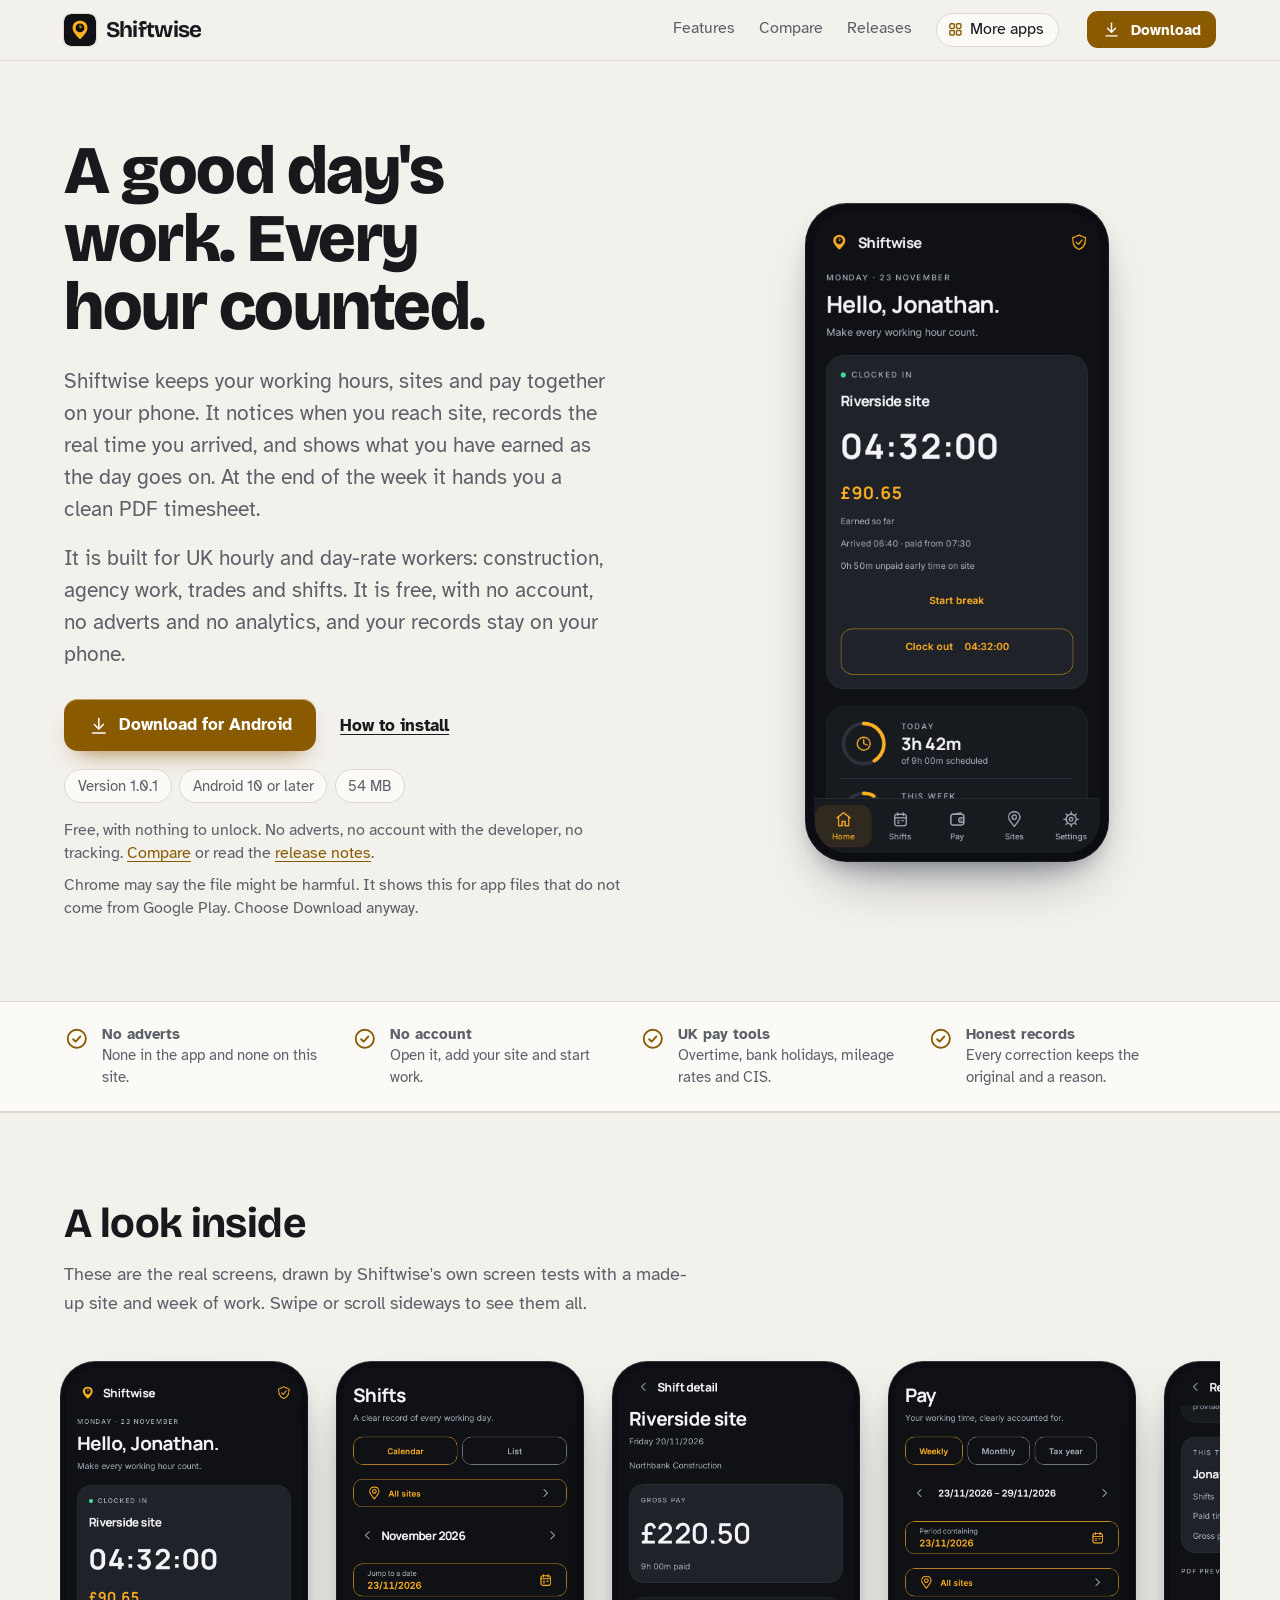
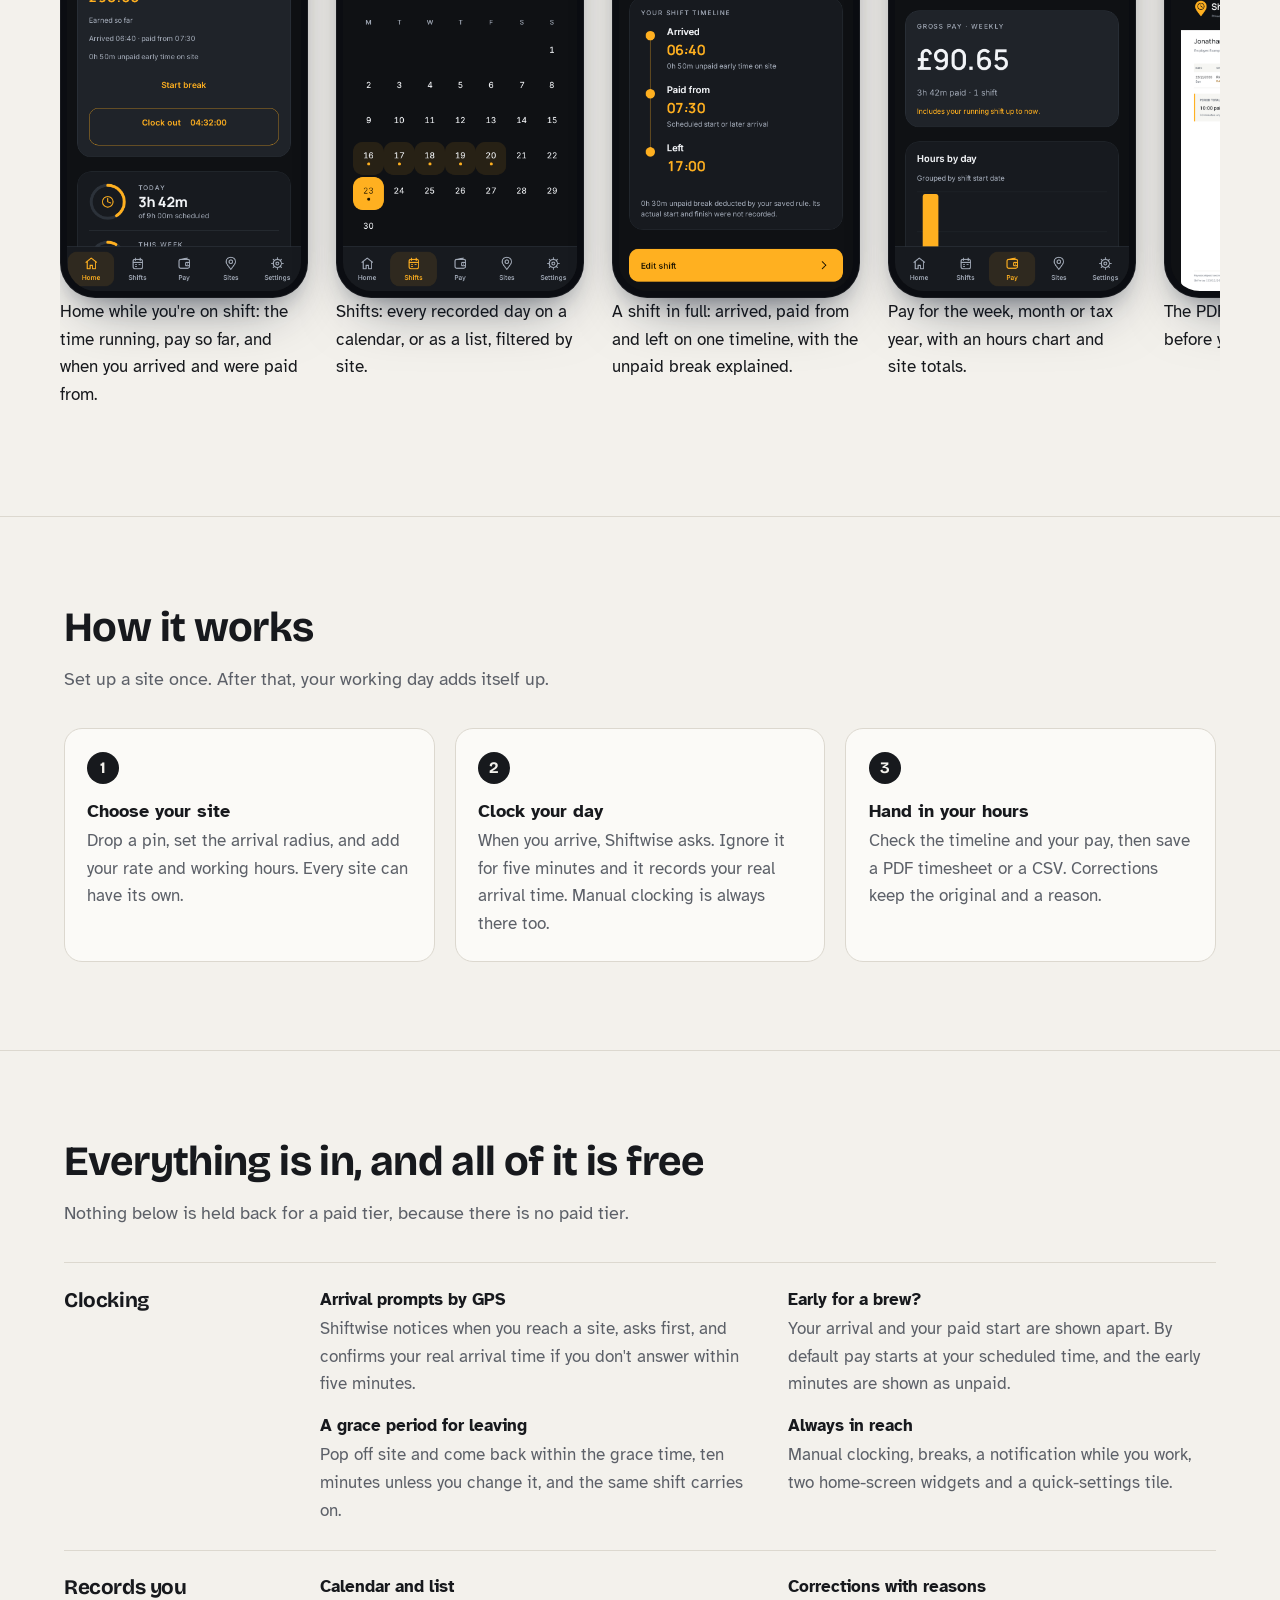
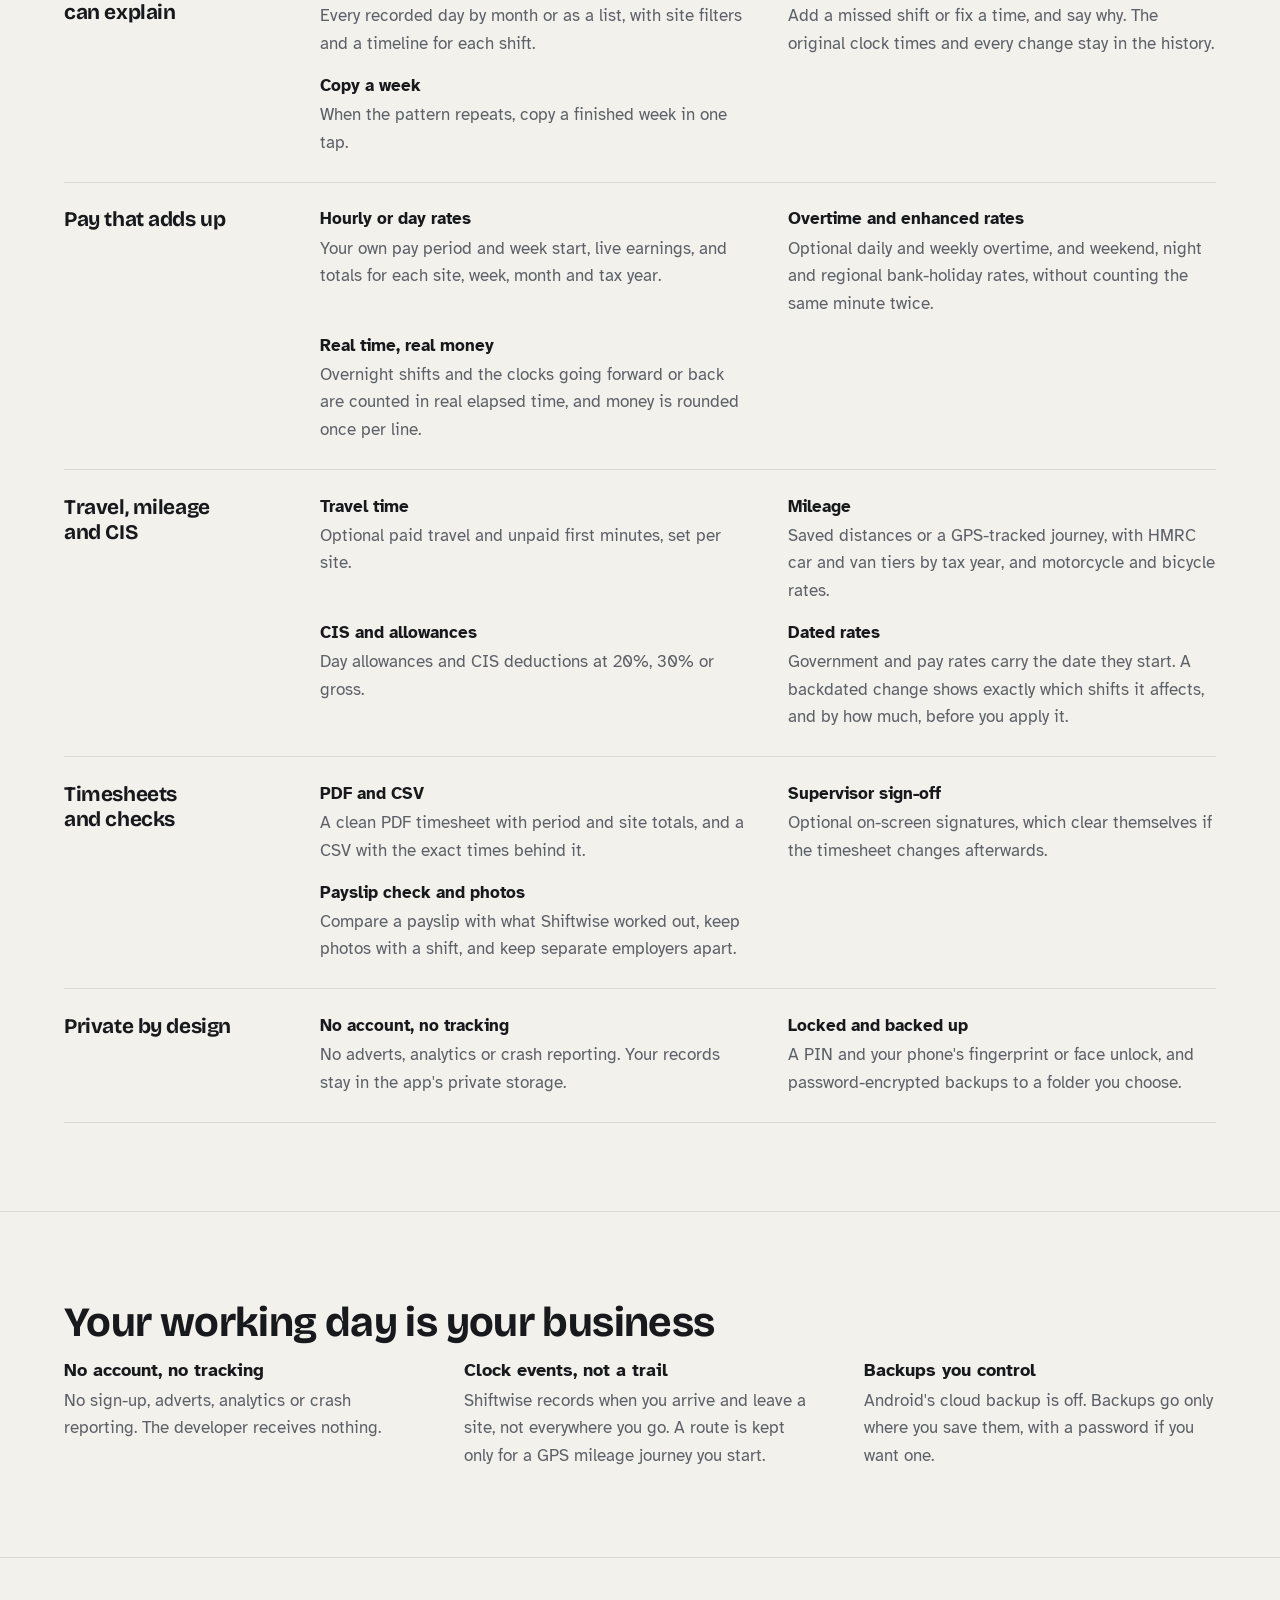
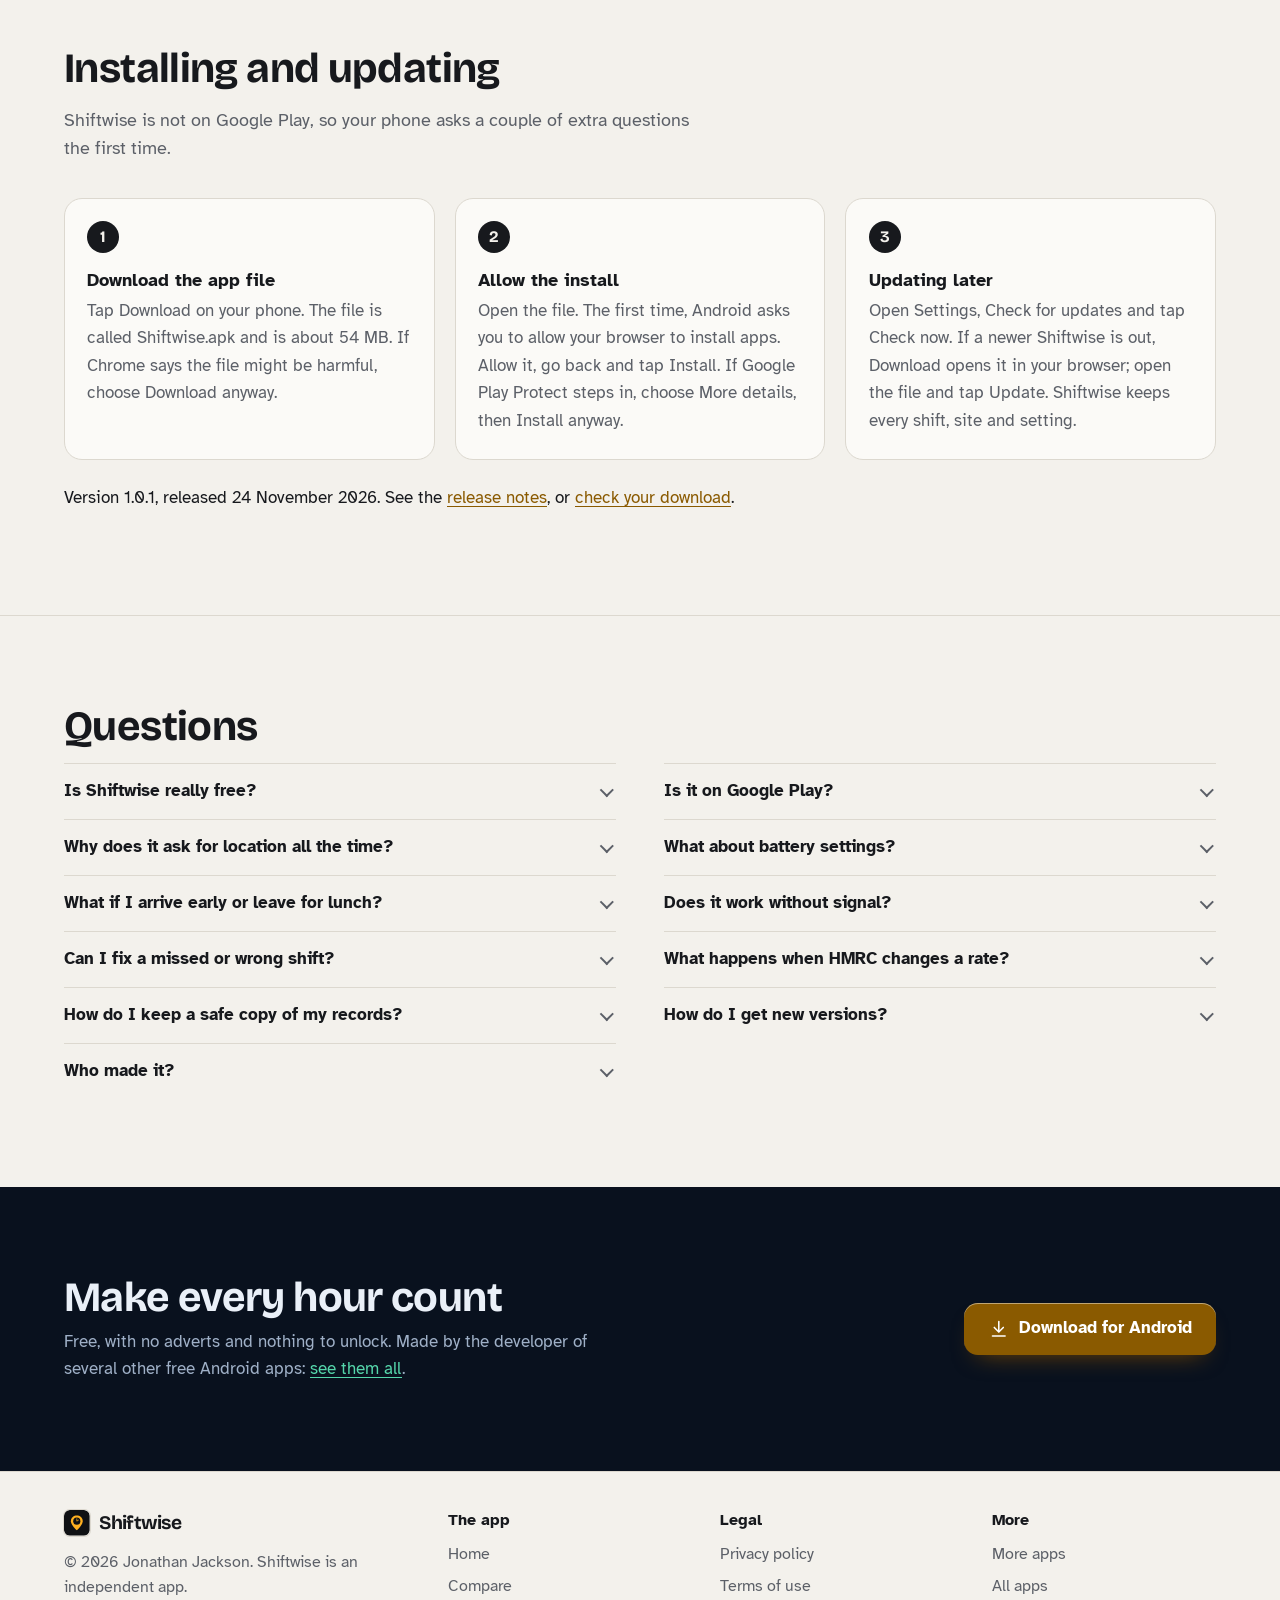
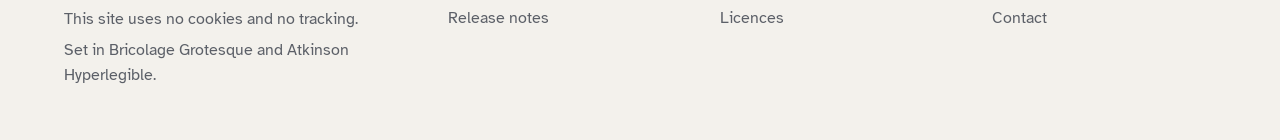
==== commit 47d5c1b3: "Shiftwise 1.0.1: Check for updates and More apps" ====
--- a/index.html
+++ b/index.html
@@ -28,8 +28,8 @@
 <link rel="stylesheet" href="./assets/house.css?v=1">
 <link rel="stylesheet" href="./assets/apps-list.css?v=1">
 <script src="./assets/apps-list.js?v=1" defer></script>
-<script type="application/ld+json">{"@context":"https://schema.org","@type":"SoftwareApplication","name":"Shiftwise","url":"https://customgpter.github.io/shiftwise/","description":"Shiftwise is a free Android timesheet app for UK hourly and day-rate workers: GPS arrival prompts, an honest shift record with reasons for every change, pay, overtime, mileage and CIS, and PDF timesheets. No account, adverts or analytics.","applicationCategory":"BusinessApplication","operatingSystem":"Android 10 or later","softwareVersion":"1.0","downloadUrl":"https://github.com/CustomGPTer/shiftwise/releases/latest/download/Shiftwise.apk","releaseNotes":"https://customgpter.github.io/shiftwise/releases.html","offers":{"@type":"Offer","price":"0","priceCurrency":"GBP"},"inLanguage":"en-GB","image":"https://customgpter.github.io/shiftwise/assets/og.png","featureList":["Arrival prompts by GPS","Early for a brew?","A grace period for leaving","Always in reach","Calendar and list","Corrections with reasons","Copy a week","Hourly or day rates","Overtime and enhanced rates","Real time, real money","Travel time","Mileage"],"author":{"@type":"Person","name":"Jonathan Jackson"}}</script>
-<script type="application/ld+json">{"@context":"https://schema.org","@type":"FAQPage","mainEntity":[{"@type":"Question","name":"Is Shiftwise really free?","acceptedAnswer":{"@type":"Answer","text":"Yes. There is no paid version, no subscription and no adverts, and nothing in the app is locked."}},{"@type":"Question","name":"Is it on Google Play?","acceptedAnswer":{"@type":"Answer","text":"No. Shiftwise is a personal project and is downloaded from this site as an Android app file. It needs Android 10 or later."}},{"@type":"Question","name":"Why does it ask for location all the time?","acceptedAnswer":{"@type":"Answer","text":"Android only lets an app notice you arriving at or leaving a site while it is closed if it has location all the time. Shiftwise uses it to watch your saved site boundaries. If you would rather not allow it, manual clocking still works, and you can turn automatic clocking on later."}},{"@type":"Question","name":"What about battery settings?","acceptedAnswer":{"@type":"Answer","text":"Set Shiftwise's battery use to Unrestricted so Android delivers clock events on time. On Samsung, also add it to Never sleeping apps. The app has guidance for Samsung, Xiaomi, OnePlus and Huawei. Android can still delay background events; opening Shiftwise catches up with anything it missed."}},{"@type":"Question","name":"What if I arrive early or leave for lunch?","acceptedAnswer":{"@type":"Answer","text":"Your arrival is kept, but pay starts at your scheduled start unless you choose to be paid from arrival. The timeline shows the early, unpaid time. Leave and come back within the grace time and it stays one shift. Both can be changed per site."}},{"@type":"Question","name":"Does it work without signal?","acceptedAnswer":{"@type":"Answer","text":"Yes. Clocking, sites, pay and timesheets all work offline. Maps and address searches need a connection, and so does the optional bank-holiday refresh from GOV.UK."}},{"@type":"Question","name":"Can I fix a missed or wrong shift?","acceptedAnswer":{"@type":"Answer","text":"Yes. Add a shift, or change its times and breaks, and give a reason. The original clock times and the full history stay with it, and edited shifts carry a small mark in the app and on the timesheet, which you can hide in Settings."}},{"@type":"Question","name":"What happens when HMRC changes a rate?","acceptedAnswer":{"@type":"Answer","text":"Add the new rate with the date it starts, in Settings, Rates. Older shifts keep the rate that applied at the time. If the date is in the past, Shiftwise shows which shifts and journeys change, and by how much, before you apply it."}},{"@type":"Question","name":"How do I keep a safe copy of my records?","acceptedAnswer":{"@type":"Answer","text":"Open Settings, Backup and save a .shiftwise file somewhere you control, with a password if you like. You can also choose a folder for daily or weekly copies, and the newest ten are kept. Restoring shows a preview and asks before it replaces anything."}},{"@type":"Question","name":"How do I get new versions?","acceptedAnswer":{"@type":"Answer","text":"Download the new file from this site and install it over the old one. Do not uninstall first: uninstalling removes the app's private records."}},{"@type":"Question","name":"Who made it?","acceptedAnswer":{"@type":"Answer","text":"Shiftwise is made by Jonathan Jackson, an independent developer in the United Kingdom. It is not connected with HMRC, GOV.UK, your employer or any payroll company."}}]}</script>
+<script type="application/ld+json">{"@context":"https://schema.org","@type":"SoftwareApplication","name":"Shiftwise","url":"https://customgpter.github.io/shiftwise/","description":"Shiftwise is a free Android timesheet app for UK hourly and day-rate workers: GPS arrival prompts, an honest shift record with reasons for every change, pay, overtime, mileage and CIS, and PDF timesheets. No account, adverts or analytics.","applicationCategory":"BusinessApplication","operatingSystem":"Android 10 or later","softwareVersion":"1.0.1","downloadUrl":"https://github.com/CustomGPTer/shiftwise/releases/latest/download/Shiftwise.apk","releaseNotes":"https://customgpter.github.io/shiftwise/releases.html","offers":{"@type":"Offer","price":"0","priceCurrency":"GBP"},"inLanguage":"en-GB","image":"https://customgpter.github.io/shiftwise/assets/og.png","featureList":["Arrival prompts by GPS","Early for a brew?","A grace period for leaving","Always in reach","Calendar and list","Corrections with reasons","Copy a week","Hourly or day rates","Overtime and enhanced rates","Real time, real money","Travel time","Mileage"],"author":{"@type":"Person","name":"Jonathan Jackson"}}</script>
+<script type="application/ld+json">{"@context":"https://schema.org","@type":"FAQPage","mainEntity":[{"@type":"Question","name":"Is Shiftwise really free?","acceptedAnswer":{"@type":"Answer","text":"Yes. There is no paid version, no subscription and no adverts, and nothing in the app is locked."}},{"@type":"Question","name":"Is it on Google Play?","acceptedAnswer":{"@type":"Answer","text":"No. Shiftwise is a personal project and is downloaded from this site as an Android app file. It needs Android 10 or later."}},{"@type":"Question","name":"Why does it ask for location all the time?","acceptedAnswer":{"@type":"Answer","text":"Android only lets an app notice you arriving at or leaving a site while it is closed if it has location all the time. Shiftwise uses it to watch your saved site boundaries. If you would rather not allow it, manual clocking still works, and you can turn automatic clocking on later."}},{"@type":"Question","name":"What about battery settings?","acceptedAnswer":{"@type":"Answer","text":"Set Shiftwise's battery use to Unrestricted so Android delivers clock events on time. On Samsung, also add it to Never sleeping apps. The app has guidance for Samsung, Xiaomi, OnePlus and Huawei. Android can still delay background events; opening Shiftwise catches up with anything it missed."}},{"@type":"Question","name":"What if I arrive early or leave for lunch?","acceptedAnswer":{"@type":"Answer","text":"Your arrival is kept, but pay starts at your scheduled start unless you choose to be paid from arrival. The timeline shows the early, unpaid time. Leave and come back within the grace time and it stays one shift. Both can be changed per site."}},{"@type":"Question","name":"Does it work without signal?","acceptedAnswer":{"@type":"Answer","text":"Yes. Clocking, sites, pay and timesheets all work offline. Maps and address searches need a connection, and so does the optional bank-holiday refresh from GOV.UK."}},{"@type":"Question","name":"Can I fix a missed or wrong shift?","acceptedAnswer":{"@type":"Answer","text":"Yes. Add a shift, or change its times and breaks, and give a reason. The original clock times and the full history stay with it, and edited shifts carry a small mark in the app and on the timesheet, which you can hide in Settings."}},{"@type":"Question","name":"What happens when HMRC changes a rate?","acceptedAnswer":{"@type":"Answer","text":"Add the new rate with the date it starts, in Settings, Rates. Older shifts keep the rate that applied at the time. If the date is in the past, Shiftwise shows which shifts and journeys change, and by how much, before you apply it."}},{"@type":"Question","name":"How do I keep a safe copy of my records?","acceptedAnswer":{"@type":"Answer","text":"Open Settings, Backup and save a .shiftwise file somewhere you control, with a password if you like. You can also choose a folder for daily or weekly copies, and the newest ten are kept. Restoring shows a preview and asks before it replaces anything."}},{"@type":"Question","name":"How do I get new versions?","acceptedAnswer":{"@type":"Answer","text":"Open Settings, Check for updates and tap Check now. Shiftwise asks GitHub only when you tap it. If a newer version is out, Download opens the file in your browser; open it and tap Update. Do not uninstall first: uninstalling removes the app's private records."}},{"@type":"Question","name":"Who made it?","acceptedAnswer":{"@type":"Answer","text":"Shiftwise is made by Jonathan Jackson, an independent developer in the United Kingdom. It is not connected with HMRC, GOV.UK, your employer or any payroll company."}}]}</script>
 </head>
 <body>
 <a class="skip" href="#main">Skip to content</a>
@@ -48,7 +48,7 @@
 <p class="lede">Shiftwise keeps your working hours, sites and pay together on your phone. It notices when you reach site, records the real time you arrived, and shows what you have earned as the day goes on. At the end of the week it hands you a clean PDF timesheet.</p><p class="lede">It is built for UK hourly and day-rate workers: construction, agency work, trades and shifts. It is free, with no account, no adverts and no analytics, and your records stay on your phone.</p>
 
 <p class="get" id="download"><a class="button" href="https://github.com/CustomGPTer/shiftwise/releases/latest/download/Shiftwise.apk"><svg class="ico" viewBox="0 0 24 24" aria-hidden="true"><path d="M12 4v11"/><path d="M7 10.5l5 5 5-5"/><path d="M5 20h14"/></svg>Download for Android</a><a class="aside" href="#install">How to install</a></p>
-<ul class="pills"><li>Version 1.0</li><li>Android 10 or later</li><li>54 MB</li></ul>
+<ul class="pills"><li>Version 1.0.1</li><li>Android 10 or later</li><li>54 MB</li></ul>
 <p class="facts">Free, with nothing to unlock. No adverts, no account with the developer, no tracking. <a href="compare.html">Compare</a> or read the <a href="releases.html">release notes</a>.</p>
 <p class="facts">Chrome may say the file might be harmful. It shows this for app files that do not come from Google Play. Choose Download anyway.</p>
 </div>
@@ -95,15 +95,15 @@
 <div class="wrap">
 <h2 id="install-h">Installing and updating</h2>
 <p class="intro">Shiftwise is not on Google Play, so your phone asks a couple of extra questions the first time.</p>
-<ol class="steps"><li><h3>Download the app file</h3><p>Tap Download on your phone. The file is called Shiftwise.apk and is about 54 MB. If Chrome says the file might be harmful, choose Download anyway.</p></li><li><h3>Allow the install</h3><p>Open the file. The first time, Android asks you to allow your browser to install apps. Allow it, go back and tap Install. If Google Play Protect steps in, choose More details, then Install anyway.</p></li><li><h3>Updating later</h3><p>Download the new file from this site and install it over the old one. Shiftwise keeps every shift, site and setting. Keep a current backup from Settings, Backup before you change phones.</p></li></ol>
-<p class="after-table">Version 1.0, released 23 November 2026. See the <a href="releases.html">release notes</a>, or <a href="releases.html#checking">check your download</a>.</p>
+<ol class="steps"><li><h3>Download the app file</h3><p>Tap Download on your phone. The file is called Shiftwise.apk and is about 54 MB. If Chrome says the file might be harmful, choose Download anyway.</p></li><li><h3>Allow the install</h3><p>Open the file. The first time, Android asks you to allow your browser to install apps. Allow it, go back and tap Install. If Google Play Protect steps in, choose More details, then Install anyway.</p></li><li><h3>Updating later</h3><p>Open Settings, Check for updates and tap Check now. If a newer Shiftwise is out, Download opens it in your browser; open the file and tap Update. Shiftwise keeps every shift, site and setting.</p></li></ol>
+<p class="after-table">Version 1.0.1, released 24 November 2026. See the <a href="releases.html">release notes</a>, or <a href="releases.html#checking">check your download</a>.</p>
 </div>
 </section>
 
 <section id="questions" aria-labelledby="questions-h">
 <div class="wrap">
 <h2 id="questions-h">Questions</h2>
-<div class="faq"><details><summary>Is Shiftwise really free?</summary><p>Yes. There is no paid version, no subscription and no adverts, and nothing in the app is locked.</p></details><details><summary>Is it on Google Play?</summary><p>No. Shiftwise is a personal project and is downloaded from this site as an Android app file. It needs Android 10 or later.</p></details><details><summary>Why does it ask for location all the time?</summary><p>Android only lets an app notice you arriving at or leaving a site while it is closed if it has location all the time. Shiftwise uses it to watch your saved site boundaries. If you would rather not allow it, manual clocking still works, and you can turn automatic clocking on later.</p></details><details><summary>What about battery settings?</summary><p>Set Shiftwise's battery use to Unrestricted so Android delivers clock events on time. On Samsung, also add it to Never sleeping apps. The app has guidance for Samsung, Xiaomi, OnePlus and Huawei. Android can still delay background events; opening Shiftwise catches up with anything it missed.</p></details><details><summary>What if I arrive early or leave for lunch?</summary><p>Your arrival is kept, but pay starts at your scheduled start unless you choose to be paid from arrival. The timeline shows the early, unpaid time. Leave and come back within the grace time and it stays one shift. Both can be changed per site.</p></details><details><summary>Does it work without signal?</summary><p>Yes. Clocking, sites, pay and timesheets all work offline. Maps and address searches need a connection, and so does the optional bank-holiday refresh from GOV.UK.</p></details><details><summary>Can I fix a missed or wrong shift?</summary><p>Yes. Add a shift, or change its times and breaks, and give a reason. The original clock times and the full history stay with it, and edited shifts carry a small mark in the app and on the timesheet, which you can hide in Settings.</p></details><details><summary>What happens when HMRC changes a rate?</summary><p>Add the new rate with the date it starts, in Settings, Rates. Older shifts keep the rate that applied at the time. If the date is in the past, Shiftwise shows which shifts and journeys change, and by how much, before you apply it.</p></details><details><summary>How do I keep a safe copy of my records?</summary><p>Open Settings, Backup and save a .shiftwise file somewhere you control, with a password if you like. You can also choose a folder for daily or weekly copies, and the newest ten are kept. Restoring shows a preview and asks before it replaces anything.</p></details><details><summary>How do I get new versions?</summary><p>Download the new file from this site and install it over the old one. Do not uninstall first: uninstalling removes the app's private records.</p></details><details><summary>Who made it?</summary><p>Shiftwise is made by Jonathan Jackson, an independent developer in the United Kingdom. It is not connected with HMRC, GOV.UK, your employer or any payroll company.</p></details></div>
+<div class="faq"><details><summary>Is Shiftwise really free?</summary><p>Yes. There is no paid version, no subscription and no adverts, and nothing in the app is locked.</p></details><details><summary>Is it on Google Play?</summary><p>No. Shiftwise is a personal project and is downloaded from this site as an Android app file. It needs Android 10 or later.</p></details><details><summary>Why does it ask for location all the time?</summary><p>Android only lets an app notice you arriving at or leaving a site while it is closed if it has location all the time. Shiftwise uses it to watch your saved site boundaries. If you would rather not allow it, manual clocking still works, and you can turn automatic clocking on later.</p></details><details><summary>What about battery settings?</summary><p>Set Shiftwise's battery use to Unrestricted so Android delivers clock events on time. On Samsung, also add it to Never sleeping apps. The app has guidance for Samsung, Xiaomi, OnePlus and Huawei. Android can still delay background events; opening Shiftwise catches up with anything it missed.</p></details><details><summary>What if I arrive early or leave for lunch?</summary><p>Your arrival is kept, but pay starts at your scheduled start unless you choose to be paid from arrival. The timeline shows the early, unpaid time. Leave and come back within the grace time and it stays one shift. Both can be changed per site.</p></details><details><summary>Does it work without signal?</summary><p>Yes. Clocking, sites, pay and timesheets all work offline. Maps and address searches need a connection, and so does the optional bank-holiday refresh from GOV.UK.</p></details><details><summary>Can I fix a missed or wrong shift?</summary><p>Yes. Add a shift, or change its times and breaks, and give a reason. The original clock times and the full history stay with it, and edited shifts carry a small mark in the app and on the timesheet, which you can hide in Settings.</p></details><details><summary>What happens when HMRC changes a rate?</summary><p>Add the new rate with the date it starts, in Settings, Rates. Older shifts keep the rate that applied at the time. If the date is in the past, Shiftwise shows which shifts and journeys change, and by how much, before you apply it.</p></details><details><summary>How do I keep a safe copy of my records?</summary><p>Open Settings, Backup and save a .shiftwise file somewhere you control, with a password if you like. You can also choose a folder for daily or weekly copies, and the newest ten are kept. Restoring shows a preview and asks before it replaces anything.</p></details><details><summary>How do I get new versions?</summary><p>Open Settings, Check for updates and tap Check now. Shiftwise asks GitHub only when you tap it. If a newer version is out, Download opens the file in your browser; open it and tap Update. Do not uninstall first: uninstalling removes the app's private records.</p></details><details><summary>Who made it?</summary><p>Shiftwise is made by Jonathan Jackson, an independent developer in the United Kingdom. It is not connected with HMRC, GOV.UK, your employer or any payroll company.</p></details></div>
 </div>
 </section>
 
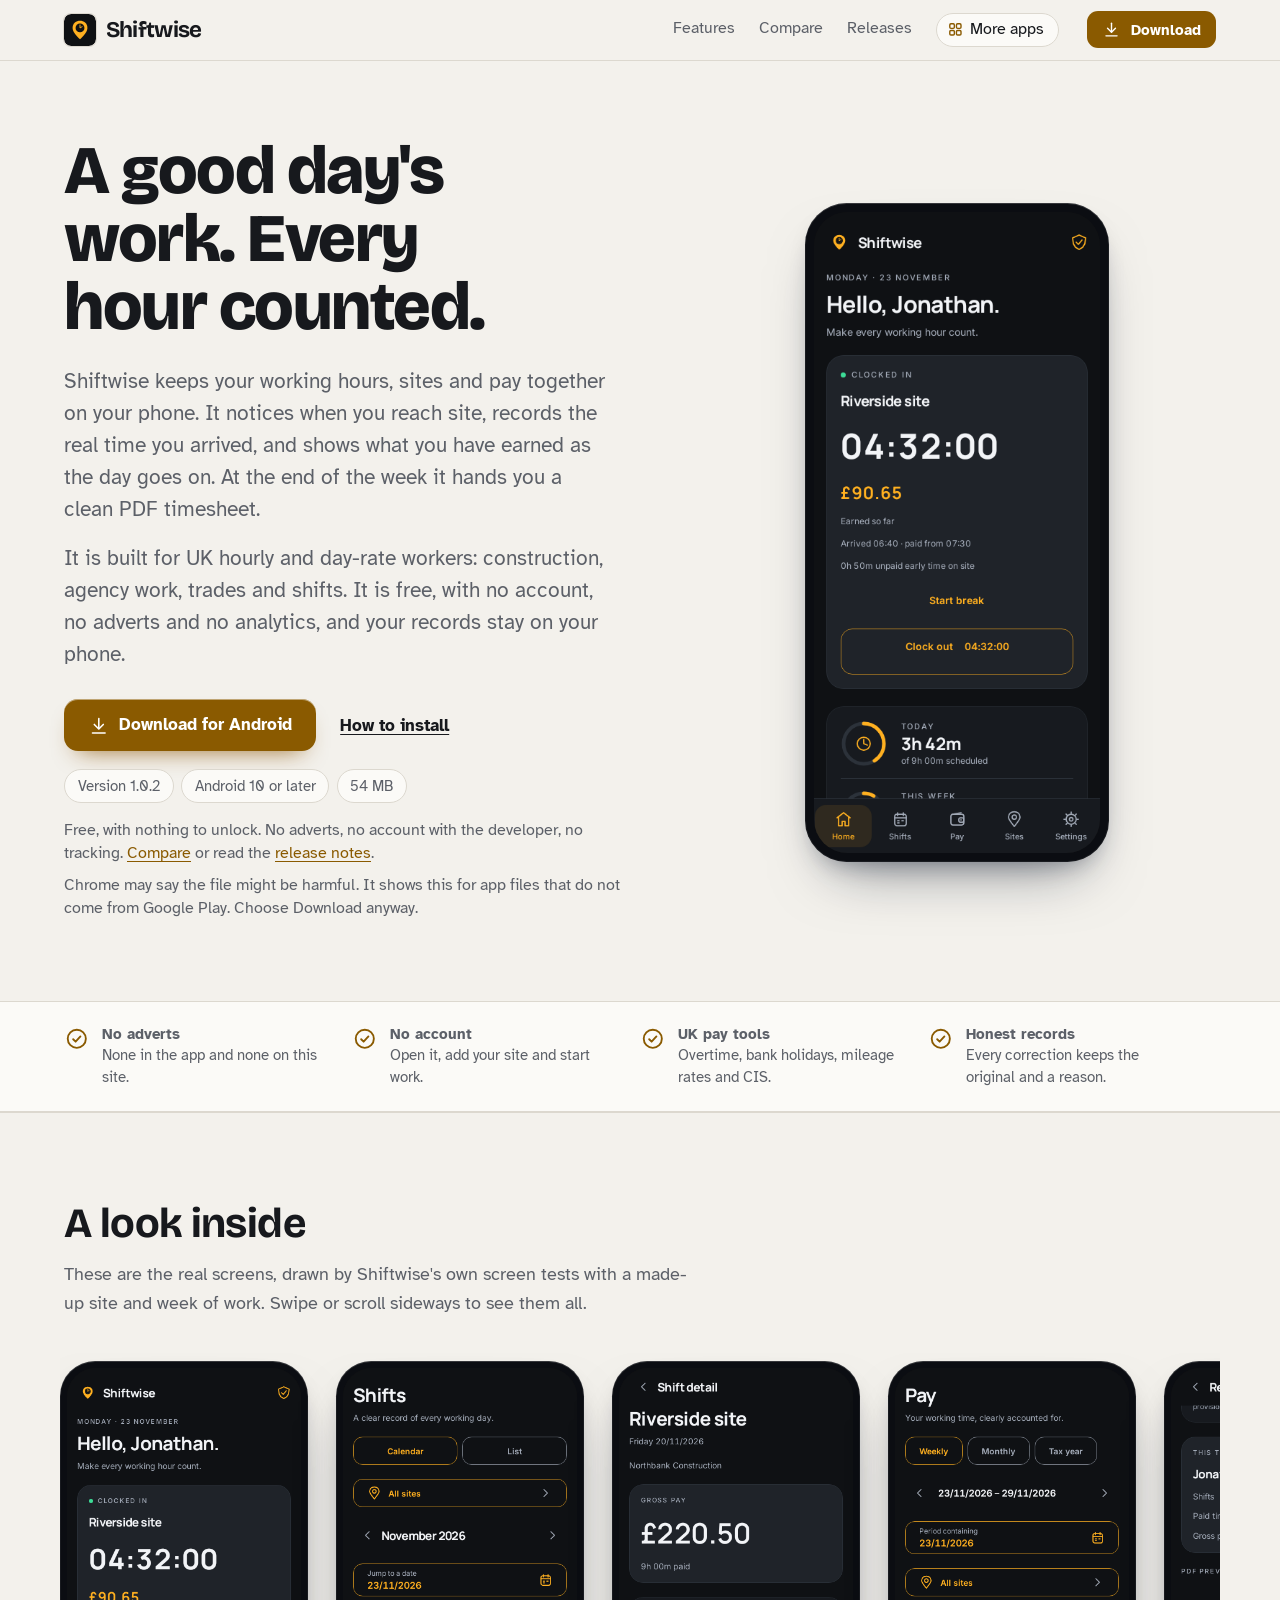
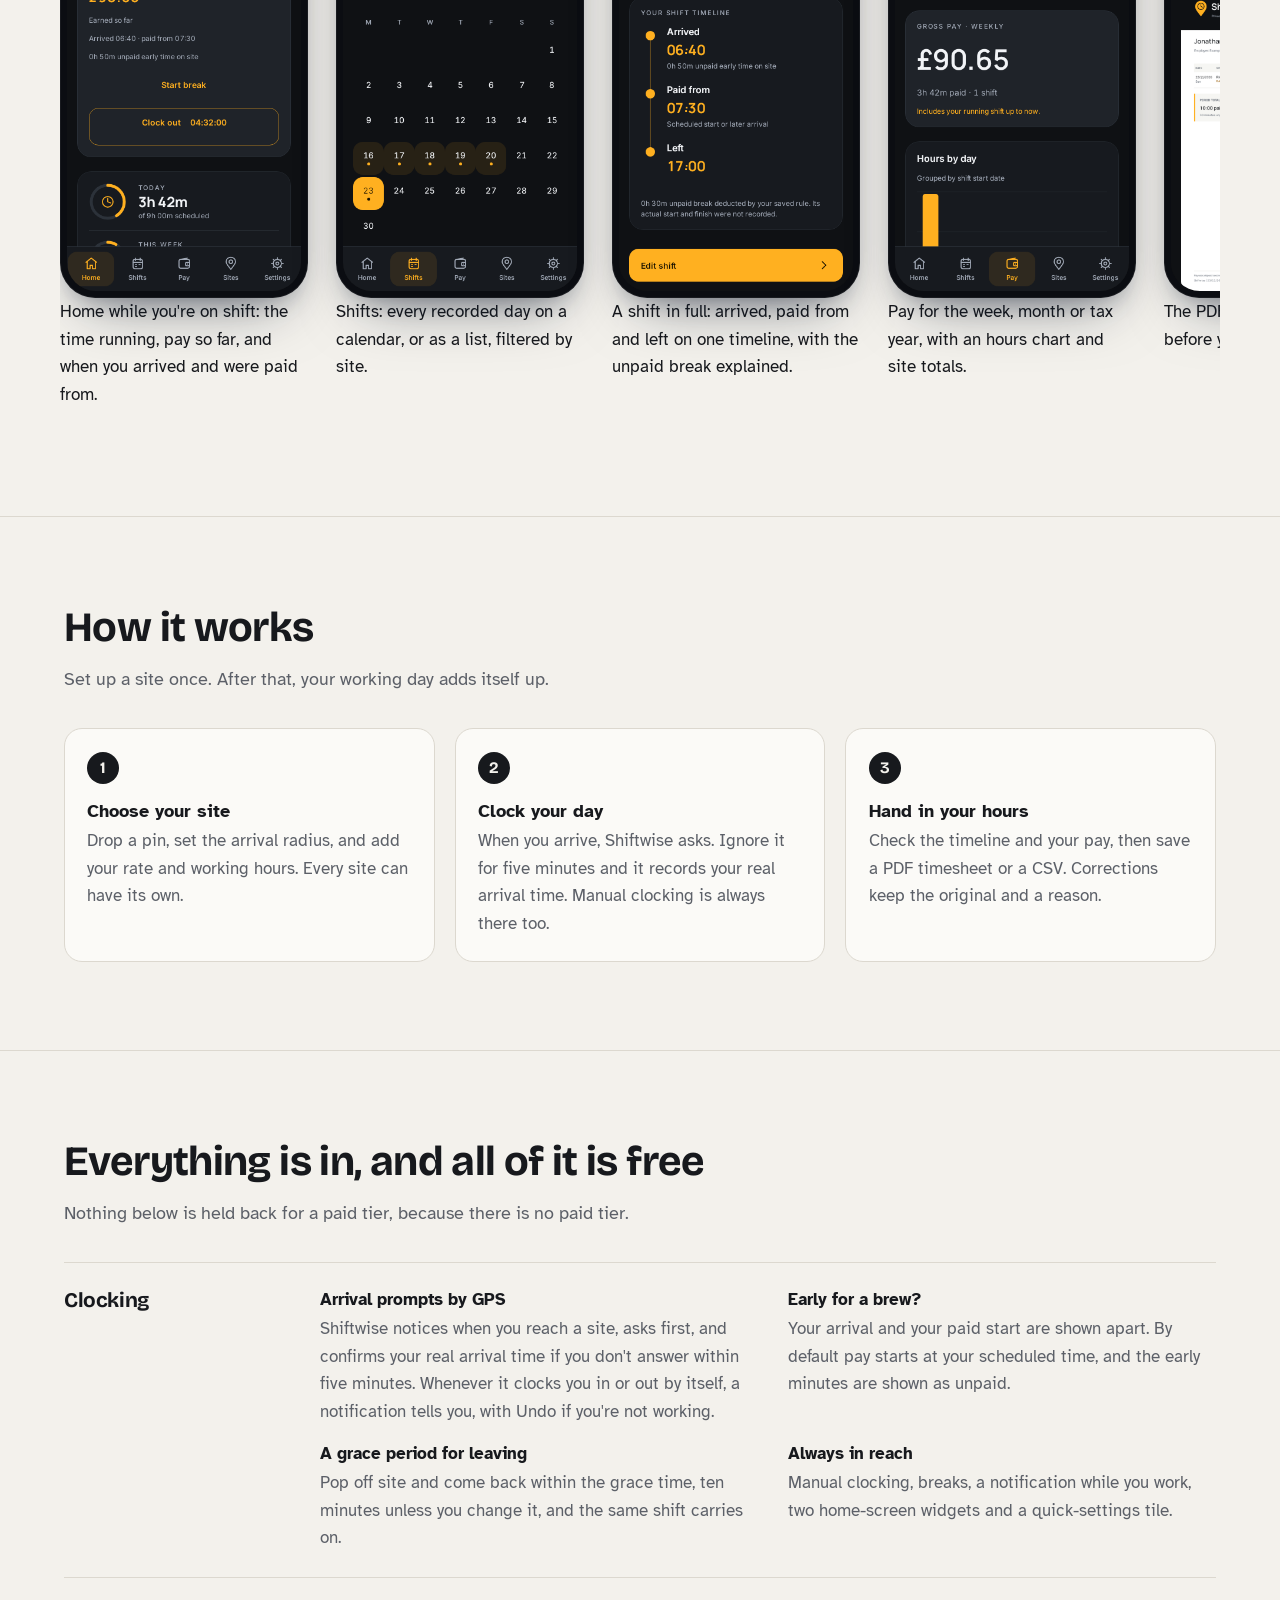
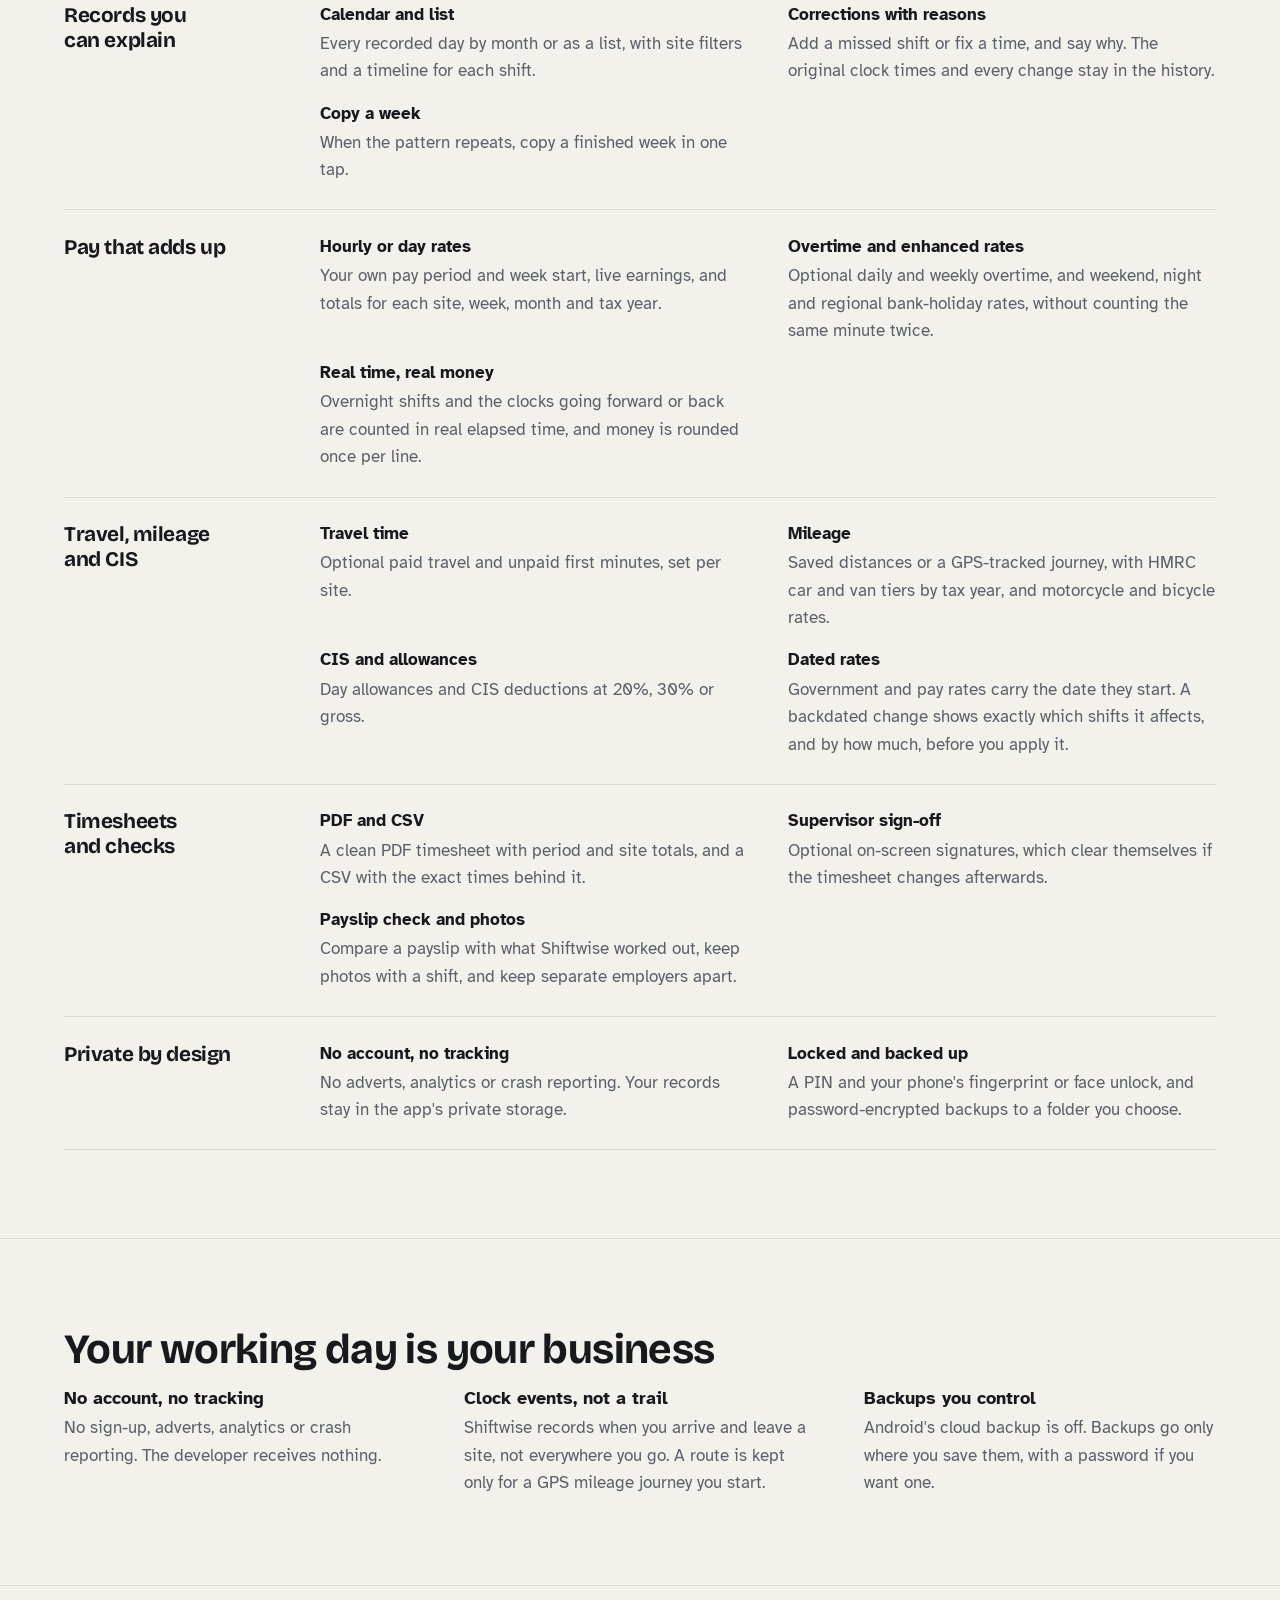
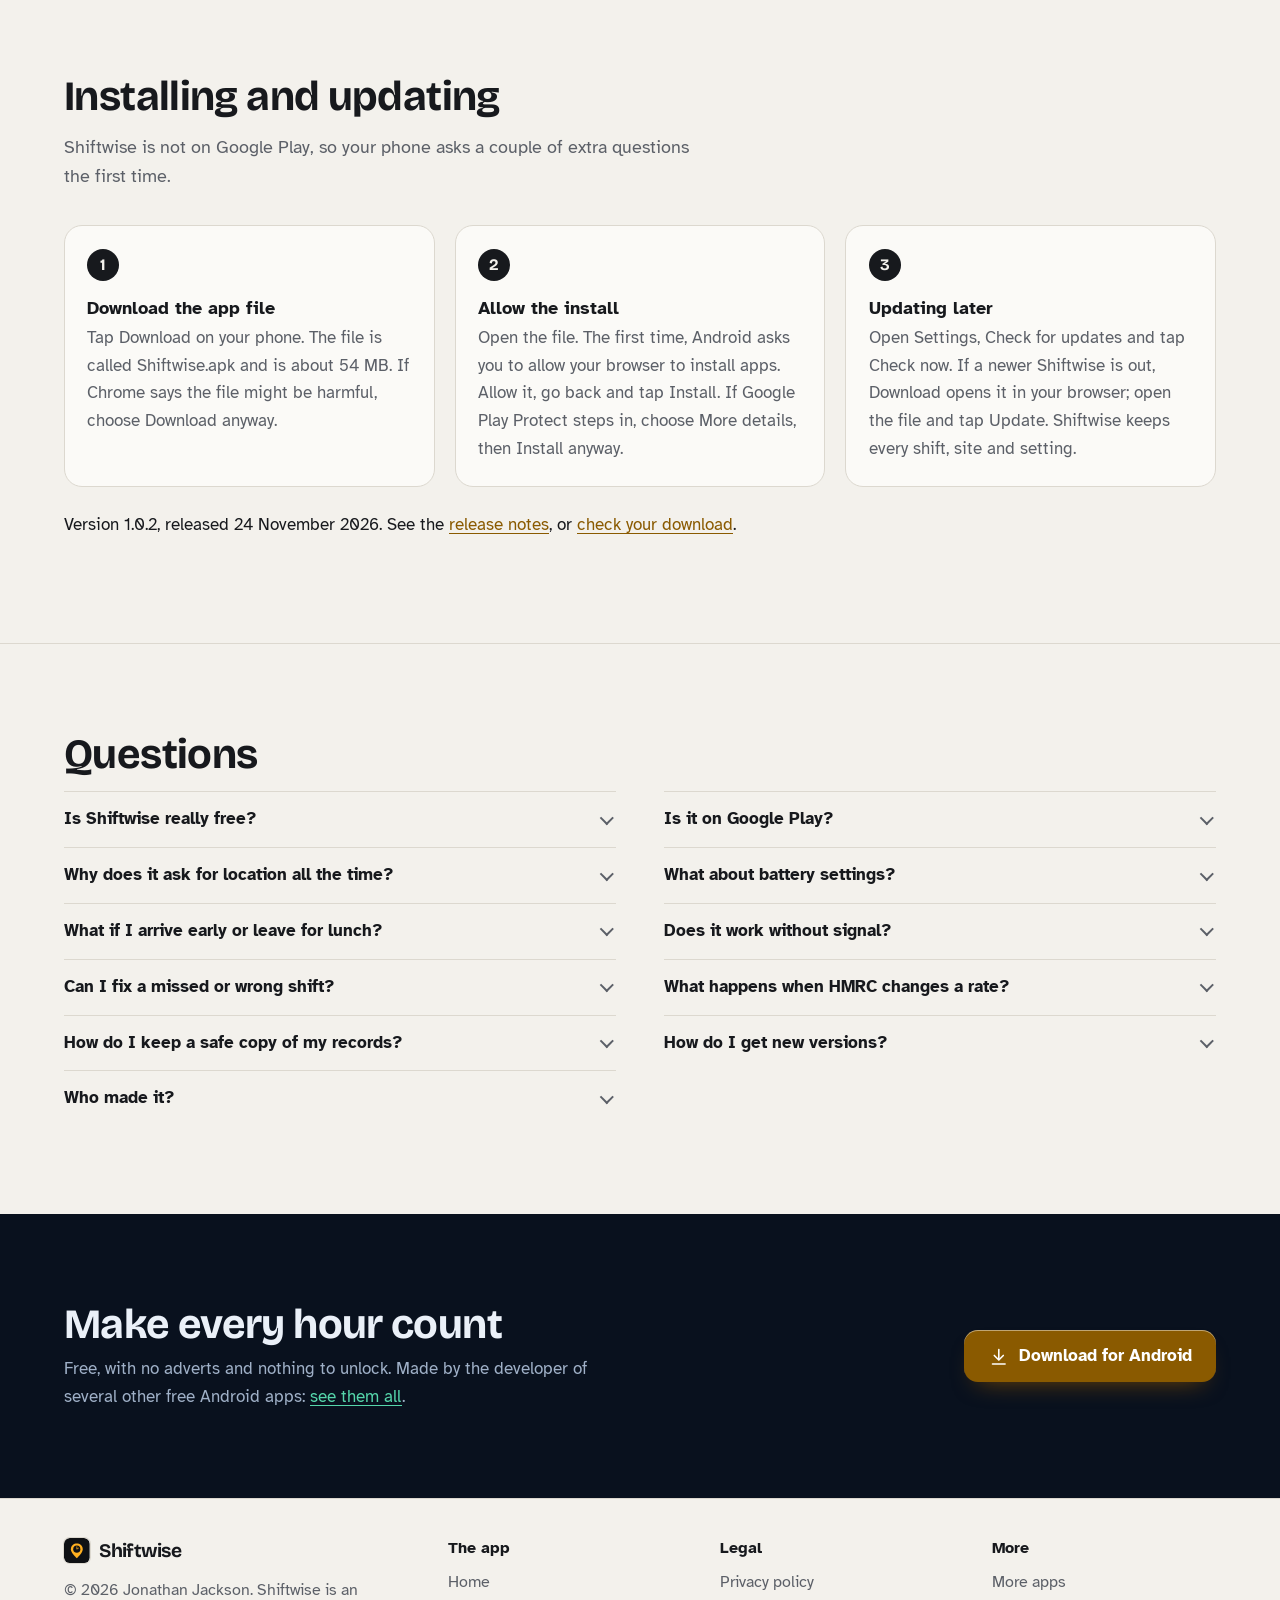
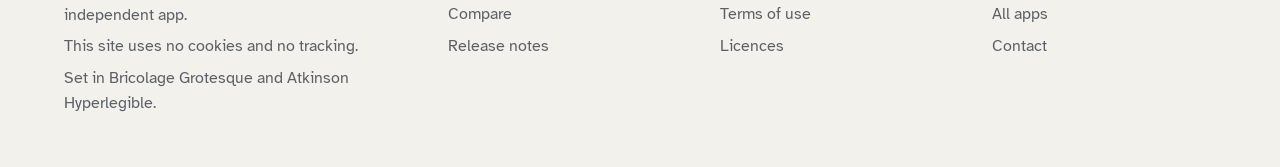
==== commit a114f4ef: "Shiftwise 1.0.2 on the site" ====
--- a/index.html
+++ b/index.html
@@ -28,7 +28,7 @@
 <link rel="stylesheet" href="./assets/house.css?v=1">
 <link rel="stylesheet" href="./assets/apps-list.css?v=1">
 <script src="./assets/apps-list.js?v=1" defer></script>
-<script type="application/ld+json">{"@context":"https://schema.org","@type":"SoftwareApplication","name":"Shiftwise","url":"https://customgpter.github.io/shiftwise/","description":"Shiftwise is a free Android timesheet app for UK hourly and day-rate workers: GPS arrival prompts, an honest shift record with reasons for every change, pay, overtime, mileage and CIS, and PDF timesheets. No account, adverts or analytics.","applicationCategory":"BusinessApplication","operatingSystem":"Android 10 or later","softwareVersion":"1.0.1","downloadUrl":"https://github.com/CustomGPTer/shiftwise/releases/latest/download/Shiftwise.apk","releaseNotes":"https://customgpter.github.io/shiftwise/releases.html","offers":{"@type":"Offer","price":"0","priceCurrency":"GBP"},"inLanguage":"en-GB","image":"https://customgpter.github.io/shiftwise/assets/og.png","featureList":["Arrival prompts by GPS","Early for a brew?","A grace period for leaving","Always in reach","Calendar and list","Corrections with reasons","Copy a week","Hourly or day rates","Overtime and enhanced rates","Real time, real money","Travel time","Mileage"],"author":{"@type":"Person","name":"Jonathan Jackson"}}</script>
+<script type="application/ld+json">{"@context":"https://schema.org","@type":"SoftwareApplication","name":"Shiftwise","url":"https://customgpter.github.io/shiftwise/","description":"Shiftwise is a free Android timesheet app for UK hourly and day-rate workers: GPS arrival prompts, an honest shift record with reasons for every change, pay, overtime, mileage and CIS, and PDF timesheets. No account, adverts or analytics.","applicationCategory":"BusinessApplication","operatingSystem":"Android 10 or later","softwareVersion":"1.0.2","downloadUrl":"https://github.com/CustomGPTer/shiftwise/releases/latest/download/Shiftwise.apk","releaseNotes":"https://customgpter.github.io/shiftwise/releases.html","offers":{"@type":"Offer","price":"0","priceCurrency":"GBP"},"inLanguage":"en-GB","image":"https://customgpter.github.io/shiftwise/assets/og.png","featureList":["Arrival prompts by GPS","Early for a brew?","A grace period for leaving","Always in reach","Calendar and list","Corrections with reasons","Copy a week","Hourly or day rates","Overtime and enhanced rates","Real time, real money","Travel time","Mileage"],"author":{"@type":"Person","name":"Jonathan Jackson"}}</script>
 <script type="application/ld+json">{"@context":"https://schema.org","@type":"FAQPage","mainEntity":[{"@type":"Question","name":"Is Shiftwise really free?","acceptedAnswer":{"@type":"Answer","text":"Yes. There is no paid version, no subscription and no adverts, and nothing in the app is locked."}},{"@type":"Question","name":"Is it on Google Play?","acceptedAnswer":{"@type":"Answer","text":"No. Shiftwise is a personal project and is downloaded from this site as an Android app file. It needs Android 10 or later."}},{"@type":"Question","name":"Why does it ask for location all the time?","acceptedAnswer":{"@type":"Answer","text":"Android only lets an app notice you arriving at or leaving a site while it is closed if it has location all the time. Shiftwise uses it to watch your saved site boundaries. If you would rather not allow it, manual clocking still works, and you can turn automatic clocking on later."}},{"@type":"Question","name":"What about battery settings?","acceptedAnswer":{"@type":"Answer","text":"Set Shiftwise's battery use to Unrestricted so Android delivers clock events on time. On Samsung, also add it to Never sleeping apps. The app has guidance for Samsung, Xiaomi, OnePlus and Huawei. Android can still delay background events; opening Shiftwise catches up with anything it missed."}},{"@type":"Question","name":"What if I arrive early or leave for lunch?","acceptedAnswer":{"@type":"Answer","text":"Your arrival is kept, but pay starts at your scheduled start unless you choose to be paid from arrival. The timeline shows the early, unpaid time. Leave and come back within the grace time and it stays one shift. Both can be changed per site."}},{"@type":"Question","name":"Does it work without signal?","acceptedAnswer":{"@type":"Answer","text":"Yes. Clocking, sites, pay and timesheets all work offline. Maps and address searches need a connection, and so does the optional bank-holiday refresh from GOV.UK."}},{"@type":"Question","name":"Can I fix a missed or wrong shift?","acceptedAnswer":{"@type":"Answer","text":"Yes. Add a shift, or change its times and breaks, and give a reason. The original clock times and the full history stay with it, and edited shifts carry a small mark in the app and on the timesheet, which you can hide in Settings."}},{"@type":"Question","name":"What happens when HMRC changes a rate?","acceptedAnswer":{"@type":"Answer","text":"Add the new rate with the date it starts, in Settings, Rates. Older shifts keep the rate that applied at the time. If the date is in the past, Shiftwise shows which shifts and journeys change, and by how much, before you apply it."}},{"@type":"Question","name":"How do I keep a safe copy of my records?","acceptedAnswer":{"@type":"Answer","text":"Open Settings, Backup and save a .shiftwise file somewhere you control, with a password if you like. You can also choose a folder for daily or weekly copies, and the newest ten are kept. Restoring shows a preview and asks before it replaces anything."}},{"@type":"Question","name":"How do I get new versions?","acceptedAnswer":{"@type":"Answer","text":"Open Settings, Check for updates and tap Check now. Shiftwise asks GitHub only when you tap it. If a newer version is out, Download opens the file in your browser; open it and tap Update. Do not uninstall first: uninstalling removes the app's private records."}},{"@type":"Question","name":"Who made it?","acceptedAnswer":{"@type":"Answer","text":"Shiftwise is made by Jonathan Jackson, an independent developer in the United Kingdom. It is not connected with HMRC, GOV.UK, your employer or any payroll company."}}]}</script>
 </head>
 <body>
@@ -48,7 +48,7 @@
 <p class="lede">Shiftwise keeps your working hours, sites and pay together on your phone. It notices when you reach site, records the real time you arrived, and shows what you have earned as the day goes on. At the end of the week it hands you a clean PDF timesheet.</p><p class="lede">It is built for UK hourly and day-rate workers: construction, agency work, trades and shifts. It is free, with no account, no adverts and no analytics, and your records stay on your phone.</p>
 
 <p class="get" id="download"><a class="button" href="https://github.com/CustomGPTer/shiftwise/releases/latest/download/Shiftwise.apk"><svg class="ico" viewBox="0 0 24 24" aria-hidden="true"><path d="M12 4v11"/><path d="M7 10.5l5 5 5-5"/><path d="M5 20h14"/></svg>Download for Android</a><a class="aside" href="#install">How to install</a></p>
-<ul class="pills"><li>Version 1.0.1</li><li>Android 10 or later</li><li>54 MB</li></ul>
+<ul class="pills"><li>Version 1.0.2</li><li>Android 10 or later</li><li>54 MB</li></ul>
 <p class="facts">Free, with nothing to unlock. No adverts, no account with the developer, no tracking. <a href="compare.html">Compare</a> or read the <a href="releases.html">release notes</a>.</p>
 <p class="facts">Chrome may say the file might be harmful. It shows this for app files that do not come from Google Play. Choose Download anyway.</p>
 </div>
@@ -80,7 +80,7 @@
 <div class="wrap">
 <h2 id="features-h">Everything is in, and all of it is free</h2>
 <p class="intro">Nothing below is held back for a paid tier, because there is no paid tier.</p>
-<div class="groups"><div class="group"><h3>Clocking</h3><dl><div><dt>Arrival prompts by GPS</dt><dd>Shiftwise notices when you reach a site, asks first, and confirms your real arrival time if you don't answer within five minutes.</dd></div><div><dt>Early for a brew?</dt><dd>Your arrival and your paid start are shown apart. By default pay starts at your scheduled time, and the early minutes are shown as unpaid.</dd></div><div><dt>A grace period for leaving</dt><dd>Pop off site and come back within the grace time, ten minutes unless you change it, and the same shift carries on.</dd></div><div><dt>Always in reach</dt><dd>Manual clocking, breaks, a notification while you work, two home-screen widgets and a quick-settings tile.</dd></div></dl></div><div class="group"><h3>Records you can explain</h3><dl><div><dt>Calendar and list</dt><dd>Every recorded day by month or as a list, with site filters and a timeline for each shift.</dd></div><div><dt>Corrections with reasons</dt><dd>Add a missed shift or fix a time, and say why. The original clock times and every change stay in the history.</dd></div><div><dt>Copy a week</dt><dd>When the pattern repeats, copy a finished week in one tap.</dd></div></dl></div><div class="group"><h3>Pay that adds up</h3><dl><div><dt>Hourly or day rates</dt><dd>Your own pay period and week start, live earnings, and totals for each site, week, month and tax year.</dd></div><div><dt>Overtime and enhanced rates</dt><dd>Optional daily and weekly overtime, and weekend, night and regional bank-holiday rates, without counting the same minute twice.</dd></div><div><dt>Real time, real money</dt><dd>Overnight shifts and the clocks going forward or back are counted in real elapsed time, and money is rounded once per line.</dd></div></dl></div><div class="group"><h3>Travel, mileage and CIS</h3><dl><div><dt>Travel time</dt><dd>Optional paid travel and unpaid first minutes, set per site.</dd></div><div><dt>Mileage</dt><dd>Saved distances or a GPS-tracked journey, with HMRC car and van tiers by tax year, and motorcycle and bicycle rates.</dd></div><div><dt>CIS and allowances</dt><dd>Day allowances and CIS deductions at 20%, 30% or gross.</dd></div><div><dt>Dated rates</dt><dd>Government and pay rates carry the date they start. A backdated change shows exactly which shifts it affects, and by how much, before you apply it.</dd></div></dl></div><div class="group"><h3>Timesheets and checks</h3><dl><div><dt>PDF and CSV</dt><dd>A clean PDF timesheet with period and site totals, and a CSV with the exact times behind it.</dd></div><div><dt>Supervisor sign-off</dt><dd>Optional on-screen signatures, which clear themselves if the timesheet changes afterwards.</dd></div><div><dt>Payslip check and photos</dt><dd>Compare a payslip with what Shiftwise worked out, keep photos with a shift, and keep separate employers apart.</dd></div></dl></div><div class="group"><h3>Private by design</h3><dl><div><dt>No account, no tracking</dt><dd>No adverts, analytics or crash reporting. Your records stay in the app's private storage.</dd></div><div><dt>Locked and backed up</dt><dd>A PIN and your phone's fingerprint or face unlock, and password-encrypted backups to a folder you choose.</dd></div></dl></div></div>
+<div class="groups"><div class="group"><h3>Clocking</h3><dl><div><dt>Arrival prompts by GPS</dt><dd>Shiftwise notices when you reach a site, asks first, and confirms your real arrival time if you don't answer within five minutes. Whenever it clocks you in or out by itself, a notification tells you, with Undo if you're not working.</dd></div><div><dt>Early for a brew?</dt><dd>Your arrival and your paid start are shown apart. By default pay starts at your scheduled time, and the early minutes are shown as unpaid.</dd></div><div><dt>A grace period for leaving</dt><dd>Pop off site and come back within the grace time, ten minutes unless you change it, and the same shift carries on.</dd></div><div><dt>Always in reach</dt><dd>Manual clocking, breaks, a notification while you work, two home-screen widgets and a quick-settings tile.</dd></div></dl></div><div class="group"><h3>Records you can explain</h3><dl><div><dt>Calendar and list</dt><dd>Every recorded day by month or as a list, with site filters and a timeline for each shift.</dd></div><div><dt>Corrections with reasons</dt><dd>Add a missed shift or fix a time, and say why. The original clock times and every change stay in the history.</dd></div><div><dt>Copy a week</dt><dd>When the pattern repeats, copy a finished week in one tap.</dd></div></dl></div><div class="group"><h3>Pay that adds up</h3><dl><div><dt>Hourly or day rates</dt><dd>Your own pay period and week start, live earnings, and totals for each site, week, month and tax year.</dd></div><div><dt>Overtime and enhanced rates</dt><dd>Optional daily and weekly overtime, and weekend, night and regional bank-holiday rates, without counting the same minute twice.</dd></div><div><dt>Real time, real money</dt><dd>Overnight shifts and the clocks going forward or back are counted in real elapsed time, and money is rounded once per line.</dd></div></dl></div><div class="group"><h3>Travel, mileage and CIS</h3><dl><div><dt>Travel time</dt><dd>Optional paid travel and unpaid first minutes, set per site.</dd></div><div><dt>Mileage</dt><dd>Saved distances or a GPS-tracked journey, with HMRC car and van tiers by tax year, and motorcycle and bicycle rates.</dd></div><div><dt>CIS and allowances</dt><dd>Day allowances and CIS deductions at 20%, 30% or gross.</dd></div><div><dt>Dated rates</dt><dd>Government and pay rates carry the date they start. A backdated change shows exactly which shifts it affects, and by how much, before you apply it.</dd></div></dl></div><div class="group"><h3>Timesheets and checks</h3><dl><div><dt>PDF and CSV</dt><dd>A clean PDF timesheet with period and site totals, and a CSV with the exact times behind it.</dd></div><div><dt>Supervisor sign-off</dt><dd>Optional on-screen signatures, which clear themselves if the timesheet changes afterwards.</dd></div><div><dt>Payslip check and photos</dt><dd>Compare a payslip with what Shiftwise worked out, keep photos with a shift, and keep separate employers apart.</dd></div></dl></div><div class="group"><h3>Private by design</h3><dl><div><dt>No account, no tracking</dt><dd>No adverts, analytics or crash reporting. Your records stay in the app's private storage.</dd></div><div><dt>Locked and backed up</dt><dd>A PIN and your phone's fingerprint or face unlock, and password-encrypted backups to a folder you choose.</dd></div></dl></div></div>
 </div>
 </section>
 
@@ -96,7 +96,7 @@
 <h2 id="install-h">Installing and updating</h2>
 <p class="intro">Shiftwise is not on Google Play, so your phone asks a couple of extra questions the first time.</p>
 <ol class="steps"><li><h3>Download the app file</h3><p>Tap Download on your phone. The file is called Shiftwise.apk and is about 54 MB. If Chrome says the file might be harmful, choose Download anyway.</p></li><li><h3>Allow the install</h3><p>Open the file. The first time, Android asks you to allow your browser to install apps. Allow it, go back and tap Install. If Google Play Protect steps in, choose More details, then Install anyway.</p></li><li><h3>Updating later</h3><p>Open Settings, Check for updates and tap Check now. If a newer Shiftwise is out, Download opens it in your browser; open the file and tap Update. Shiftwise keeps every shift, site and setting.</p></li></ol>
-<p class="after-table">Version 1.0.1, released 24 November 2026. See the <a href="releases.html">release notes</a>, or <a href="releases.html#checking">check your download</a>.</p>
+<p class="after-table">Version 1.0.2, released 24 November 2026. See the <a href="releases.html">release notes</a>, or <a href="releases.html#checking">check your download</a>.</p>
 </div>
 </section>
 
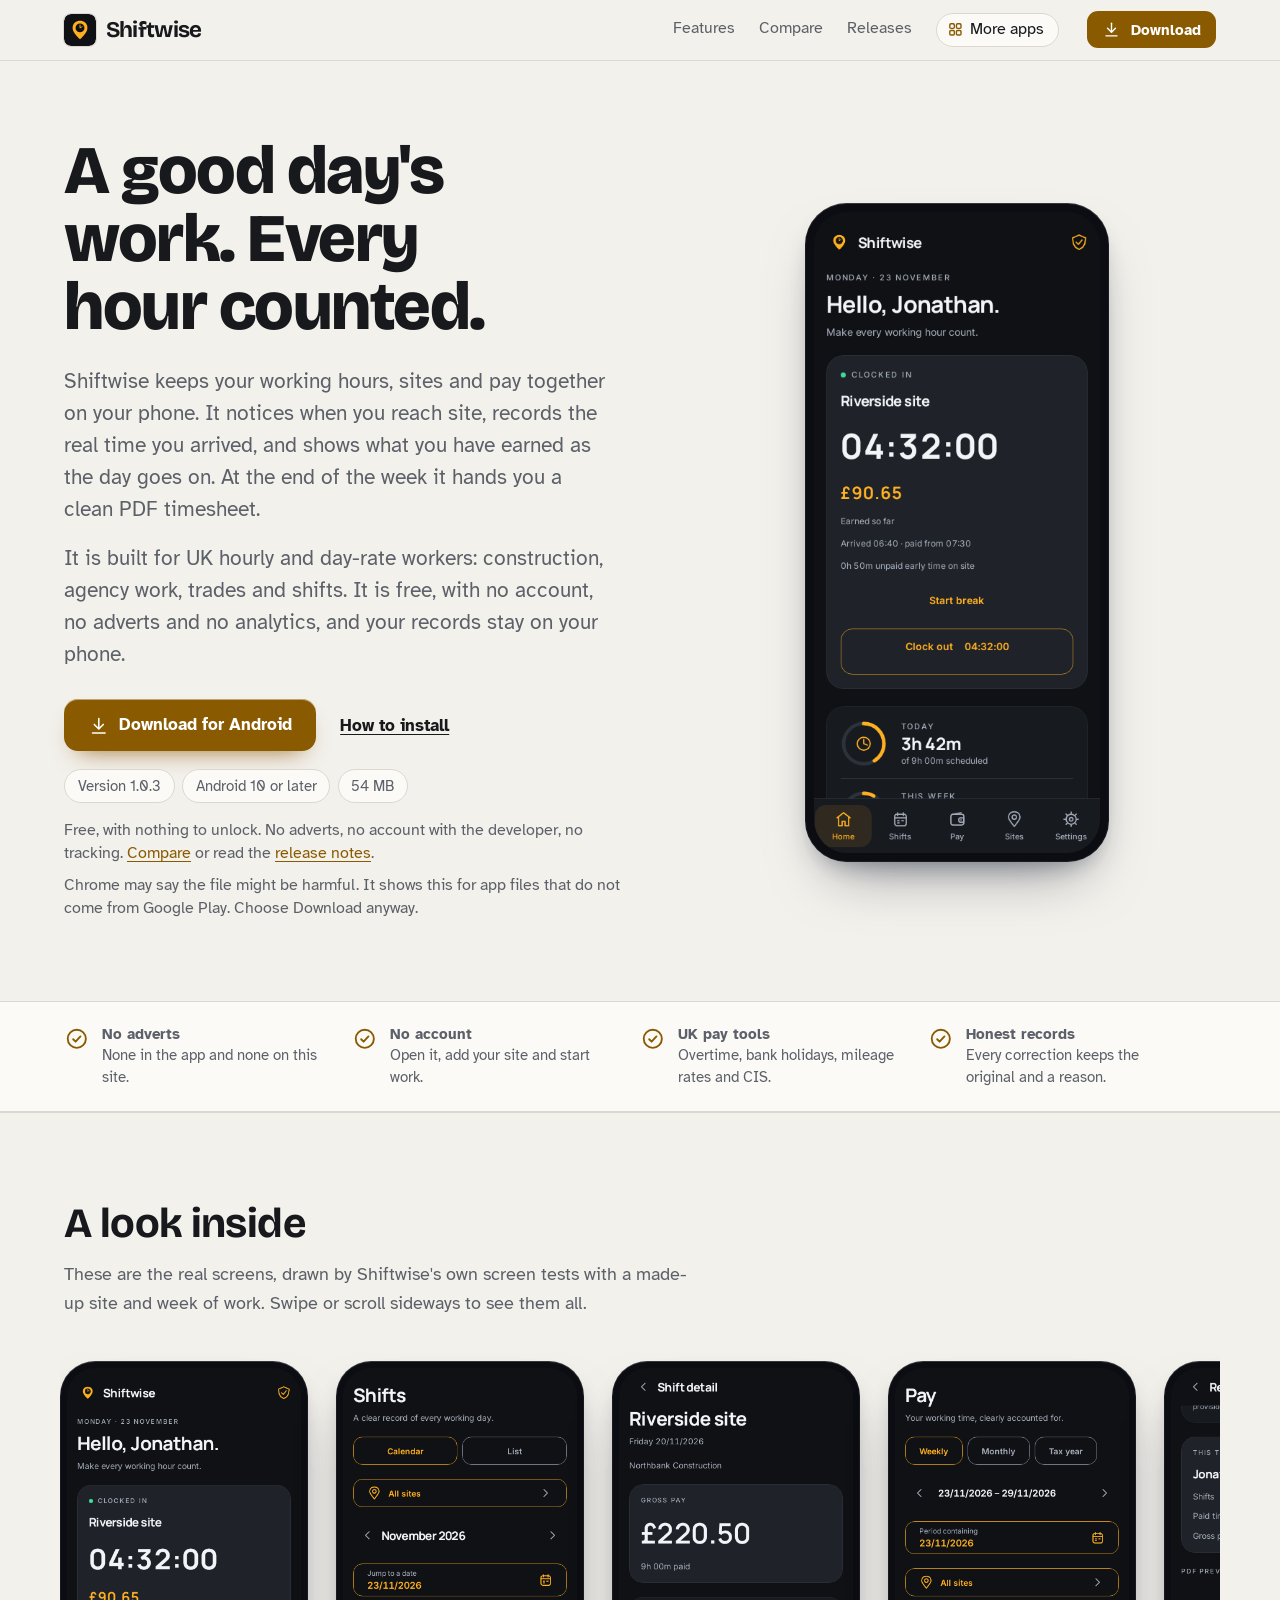
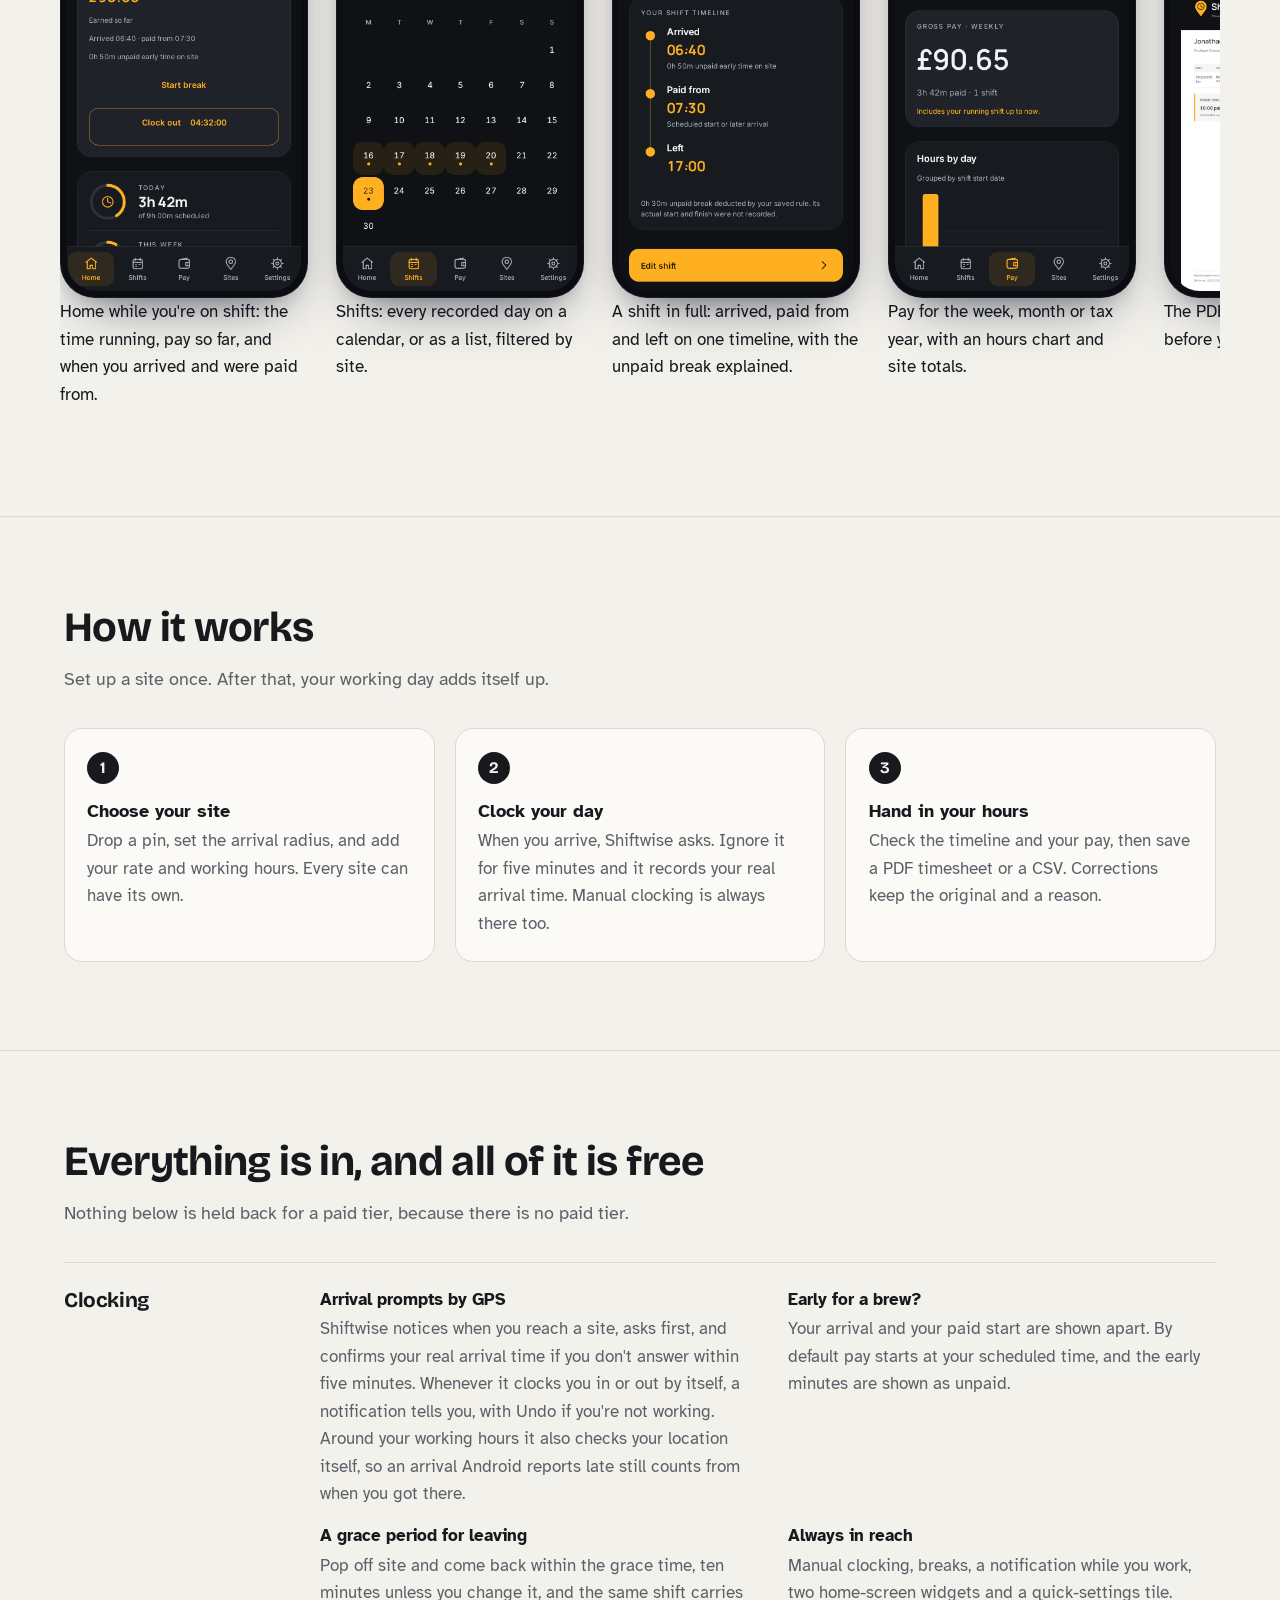
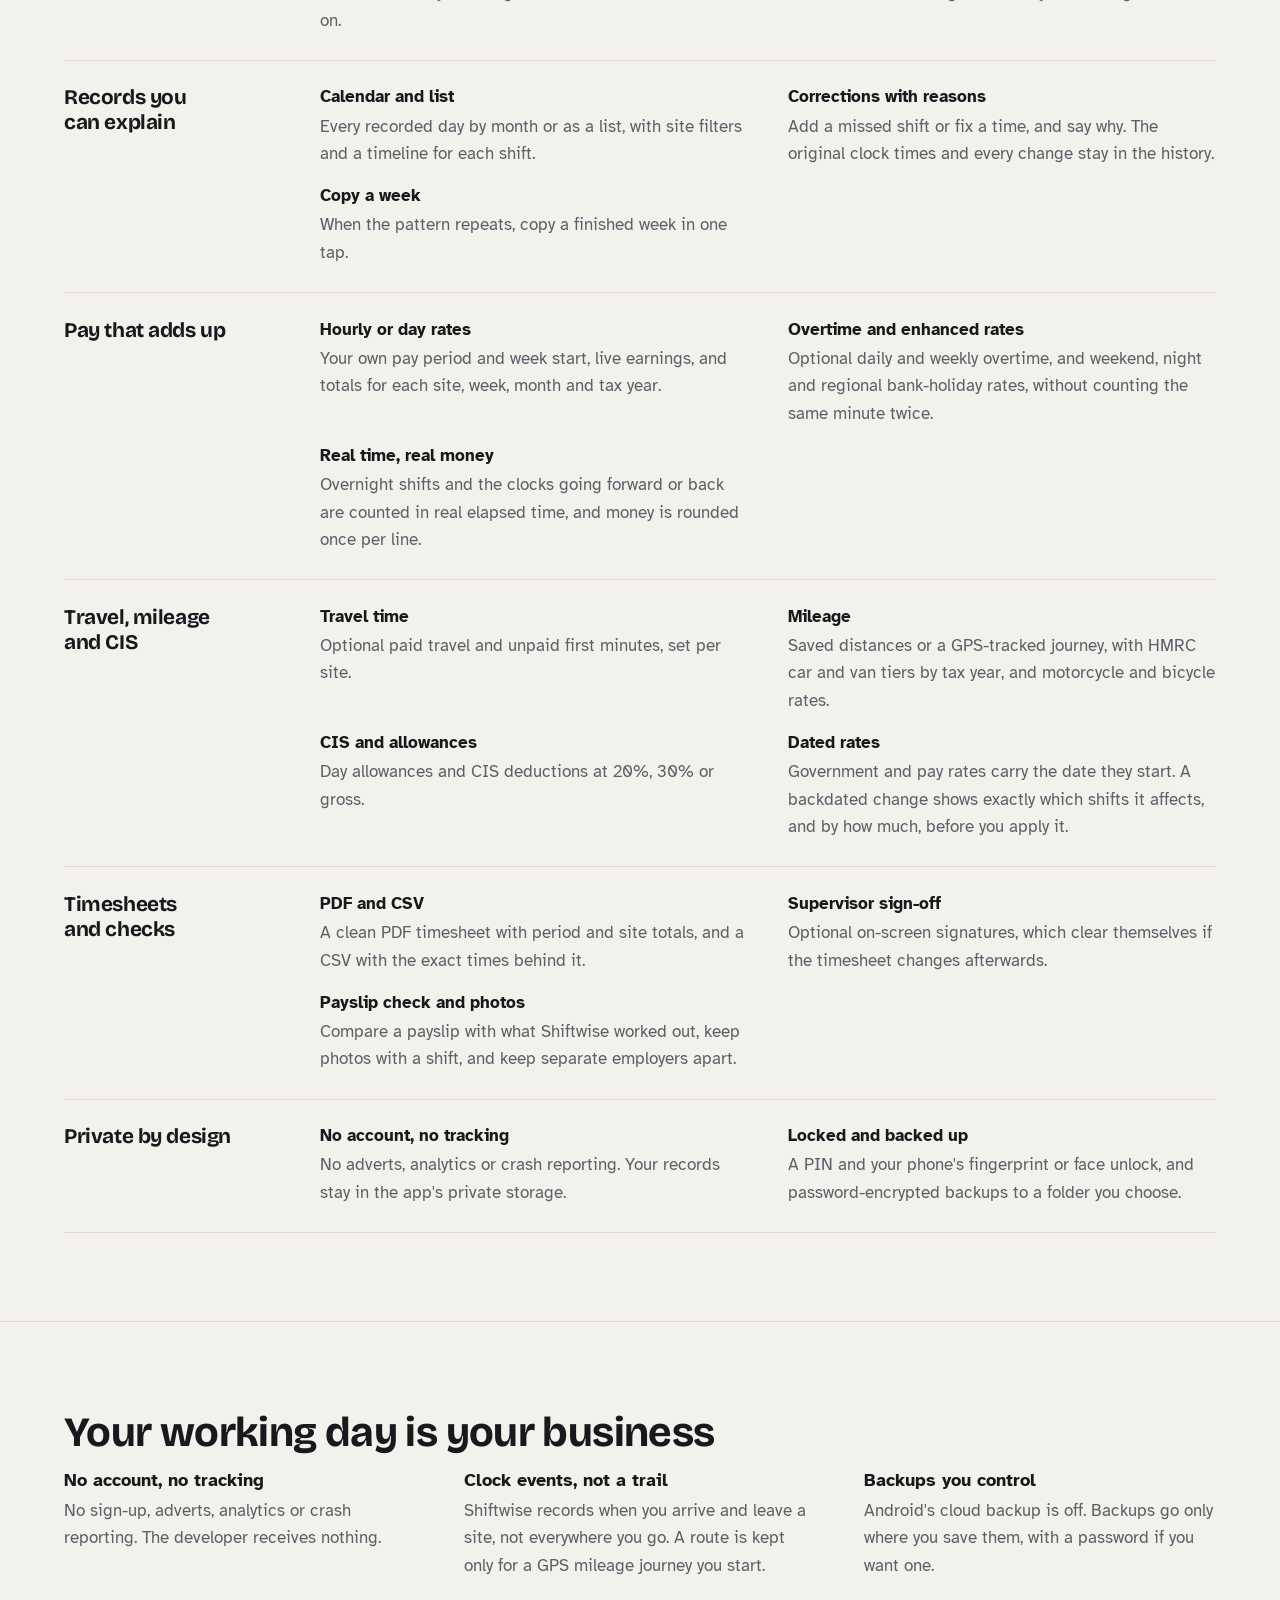
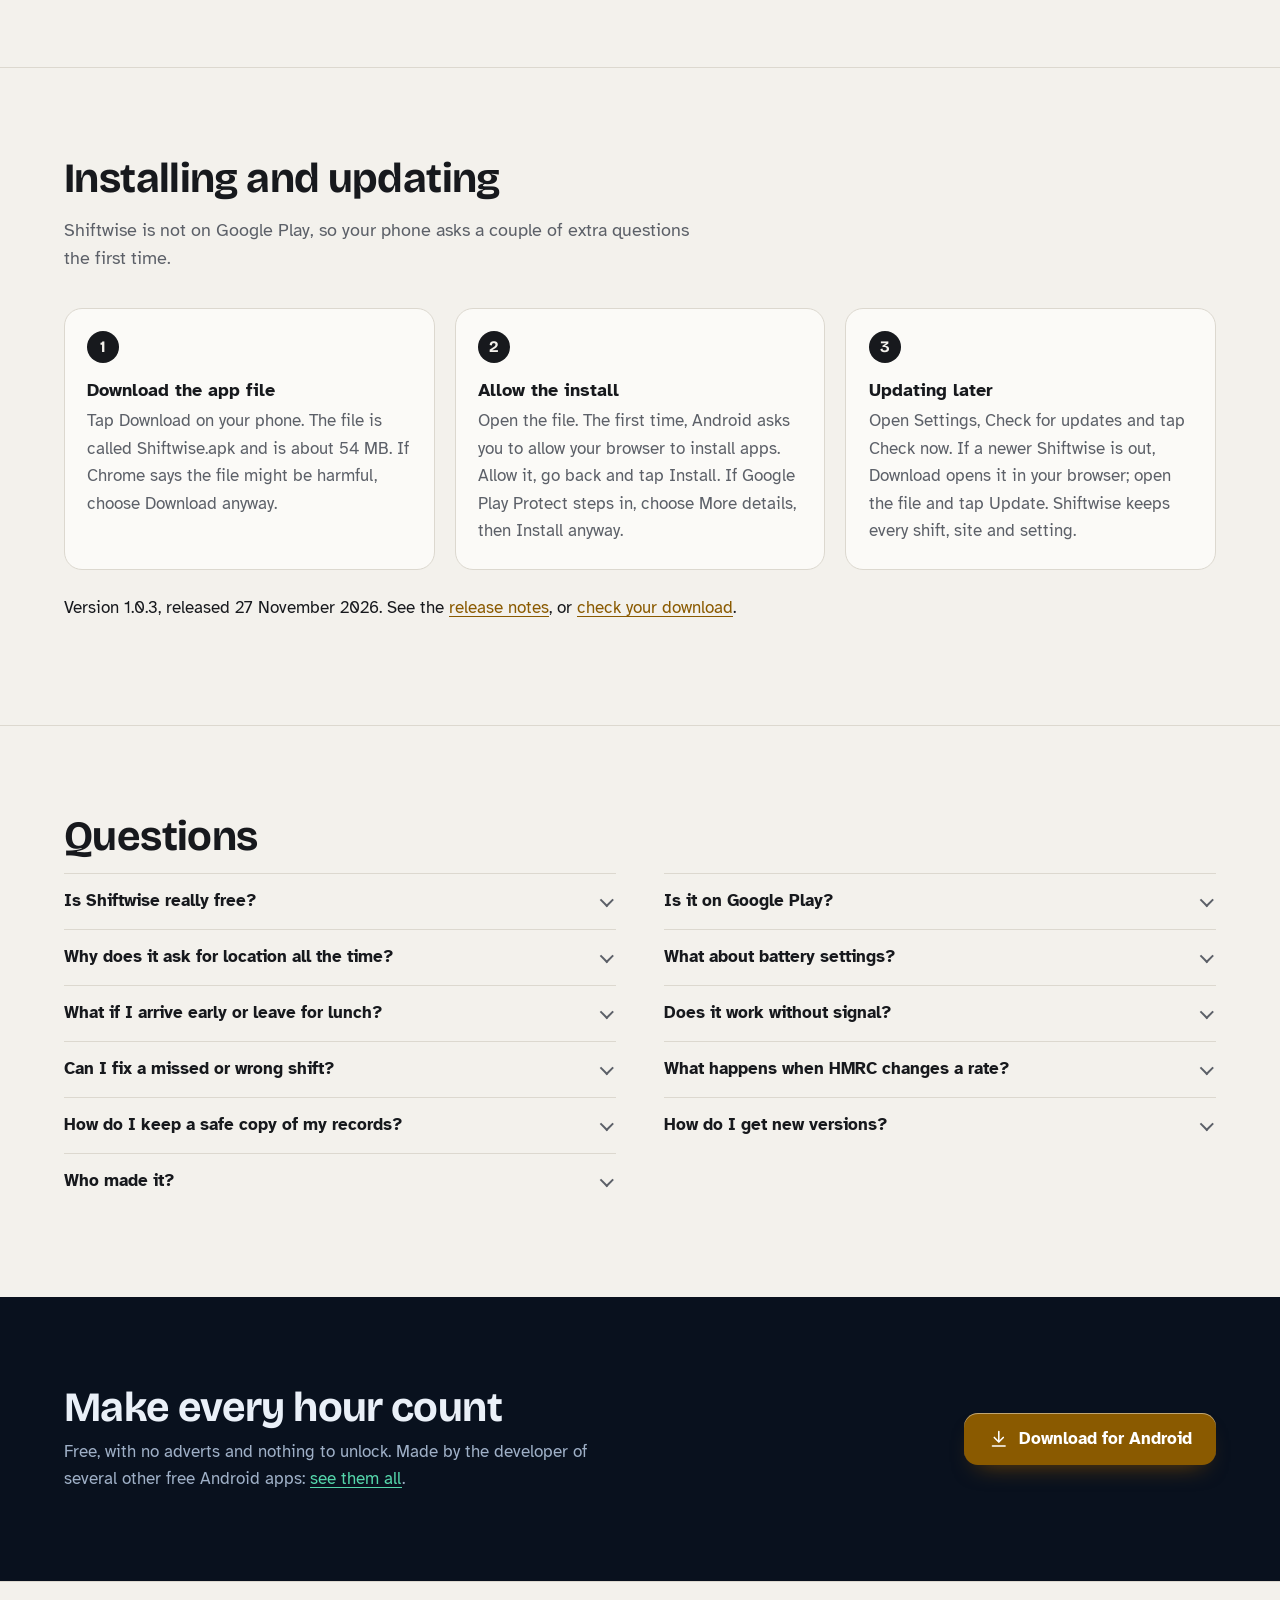
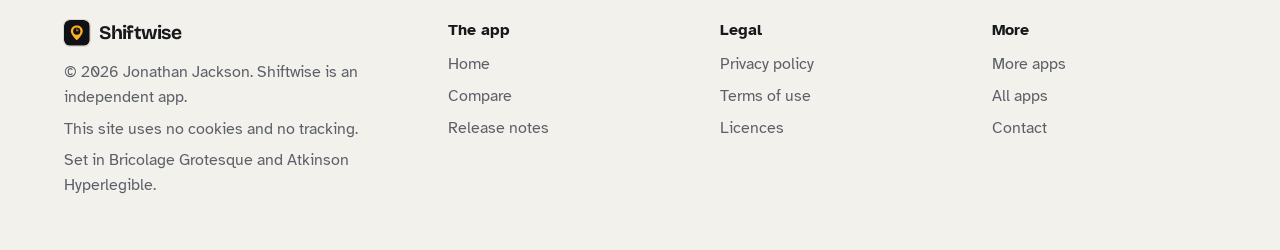
==== commit 25678126: "Shiftwise 1.0.3 on the site" ====
--- a/index.html
+++ b/index.html
@@ -28,7 +28,7 @@
 <link rel="stylesheet" href="./assets/house.css?v=1">
 <link rel="stylesheet" href="./assets/apps-list.css?v=1">
 <script src="./assets/apps-list.js?v=1" defer></script>
-<script type="application/ld+json">{"@context":"https://schema.org","@type":"SoftwareApplication","name":"Shiftwise","url":"https://customgpter.github.io/shiftwise/","description":"Shiftwise is a free Android timesheet app for UK hourly and day-rate workers: GPS arrival prompts, an honest shift record with reasons for every change, pay, overtime, mileage and CIS, and PDF timesheets. No account, adverts or analytics.","applicationCategory":"BusinessApplication","operatingSystem":"Android 10 or later","softwareVersion":"1.0.2","downloadUrl":"https://github.com/CustomGPTer/shiftwise/releases/latest/download/Shiftwise.apk","releaseNotes":"https://customgpter.github.io/shiftwise/releases.html","offers":{"@type":"Offer","price":"0","priceCurrency":"GBP"},"inLanguage":"en-GB","image":"https://customgpter.github.io/shiftwise/assets/og.png","featureList":["Arrival prompts by GPS","Early for a brew?","A grace period for leaving","Always in reach","Calendar and list","Corrections with reasons","Copy a week","Hourly or day rates","Overtime and enhanced rates","Real time, real money","Travel time","Mileage"],"author":{"@type":"Person","name":"Jonathan Jackson"}}</script>
+<script type="application/ld+json">{"@context":"https://schema.org","@type":"SoftwareApplication","name":"Shiftwise","url":"https://customgpter.github.io/shiftwise/","description":"Shiftwise is a free Android timesheet app for UK hourly and day-rate workers: GPS arrival prompts, an honest shift record with reasons for every change, pay, overtime, mileage and CIS, and PDF timesheets. No account, adverts or analytics.","applicationCategory":"BusinessApplication","operatingSystem":"Android 10 or later","softwareVersion":"1.0.3","downloadUrl":"https://github.com/CustomGPTer/shiftwise/releases/latest/download/Shiftwise.apk","releaseNotes":"https://customgpter.github.io/shiftwise/releases.html","offers":{"@type":"Offer","price":"0","priceCurrency":"GBP"},"inLanguage":"en-GB","image":"https://customgpter.github.io/shiftwise/assets/og.png","featureList":["Arrival prompts by GPS","Early for a brew?","A grace period for leaving","Always in reach","Calendar and list","Corrections with reasons","Copy a week","Hourly or day rates","Overtime and enhanced rates","Real time, real money","Travel time","Mileage"],"author":{"@type":"Person","name":"Jonathan Jackson"}}</script>
 <script type="application/ld+json">{"@context":"https://schema.org","@type":"FAQPage","mainEntity":[{"@type":"Question","name":"Is Shiftwise really free?","acceptedAnswer":{"@type":"Answer","text":"Yes. There is no paid version, no subscription and no adverts, and nothing in the app is locked."}},{"@type":"Question","name":"Is it on Google Play?","acceptedAnswer":{"@type":"Answer","text":"No. Shiftwise is a personal project and is downloaded from this site as an Android app file. It needs Android 10 or later."}},{"@type":"Question","name":"Why does it ask for location all the time?","acceptedAnswer":{"@type":"Answer","text":"Android only lets an app notice you arriving at or leaving a site while it is closed if it has location all the time. Shiftwise uses it to watch your saved site boundaries. If you would rather not allow it, manual clocking still works, and you can turn automatic clocking on later."}},{"@type":"Question","name":"What about battery settings?","acceptedAnswer":{"@type":"Answer","text":"Set Shiftwise's battery use to Unrestricted so Android delivers clock events on time. On Samsung, also add it to Never sleeping apps. The app has guidance for Samsung, Xiaomi, OnePlus and Huawei. Android can still delay background events; opening Shiftwise catches up with anything it missed."}},{"@type":"Question","name":"What if I arrive early or leave for lunch?","acceptedAnswer":{"@type":"Answer","text":"Your arrival is kept, but pay starts at your scheduled start unless you choose to be paid from arrival. The timeline shows the early, unpaid time. Leave and come back within the grace time and it stays one shift. Both can be changed per site."}},{"@type":"Question","name":"Does it work without signal?","acceptedAnswer":{"@type":"Answer","text":"Yes. Clocking, sites, pay and timesheets all work offline. Maps and address searches need a connection, and so does the optional bank-holiday refresh from GOV.UK."}},{"@type":"Question","name":"Can I fix a missed or wrong shift?","acceptedAnswer":{"@type":"Answer","text":"Yes. Add a shift, or change its times and breaks, and give a reason. The original clock times and the full history stay with it, and edited shifts carry a small mark in the app and on the timesheet, which you can hide in Settings."}},{"@type":"Question","name":"What happens when HMRC changes a rate?","acceptedAnswer":{"@type":"Answer","text":"Add the new rate with the date it starts, in Settings, Rates. Older shifts keep the rate that applied at the time. If the date is in the past, Shiftwise shows which shifts and journeys change, and by how much, before you apply it."}},{"@type":"Question","name":"How do I keep a safe copy of my records?","acceptedAnswer":{"@type":"Answer","text":"Open Settings, Backup and save a .shiftwise file somewhere you control, with a password if you like. You can also choose a folder for daily or weekly copies, and the newest ten are kept. Restoring shows a preview and asks before it replaces anything."}},{"@type":"Question","name":"How do I get new versions?","acceptedAnswer":{"@type":"Answer","text":"Open Settings, Check for updates and tap Check now. Shiftwise asks GitHub only when you tap it. If a newer version is out, Download opens the file in your browser; open it and tap Update. Do not uninstall first: uninstalling removes the app's private records."}},{"@type":"Question","name":"Who made it?","acceptedAnswer":{"@type":"Answer","text":"Shiftwise is made by Jonathan Jackson, an independent developer in the United Kingdom. It is not connected with HMRC, GOV.UK, your employer or any payroll company."}}]}</script>
 </head>
 <body>
@@ -48,7 +48,7 @@
 <p class="lede">Shiftwise keeps your working hours, sites and pay together on your phone. It notices when you reach site, records the real time you arrived, and shows what you have earned as the day goes on. At the end of the week it hands you a clean PDF timesheet.</p><p class="lede">It is built for UK hourly and day-rate workers: construction, agency work, trades and shifts. It is free, with no account, no adverts and no analytics, and your records stay on your phone.</p>
 
 <p class="get" id="download"><a class="button" href="https://github.com/CustomGPTer/shiftwise/releases/latest/download/Shiftwise.apk"><svg class="ico" viewBox="0 0 24 24" aria-hidden="true"><path d="M12 4v11"/><path d="M7 10.5l5 5 5-5"/><path d="M5 20h14"/></svg>Download for Android</a><a class="aside" href="#install">How to install</a></p>
-<ul class="pills"><li>Version 1.0.2</li><li>Android 10 or later</li><li>54 MB</li></ul>
+<ul class="pills"><li>Version 1.0.3</li><li>Android 10 or later</li><li>54 MB</li></ul>
 <p class="facts">Free, with nothing to unlock. No adverts, no account with the developer, no tracking. <a href="compare.html">Compare</a> or read the <a href="releases.html">release notes</a>.</p>
 <p class="facts">Chrome may say the file might be harmful. It shows this for app files that do not come from Google Play. Choose Download anyway.</p>
 </div>
@@ -80,7 +80,7 @@
 <div class="wrap">
 <h2 id="features-h">Everything is in, and all of it is free</h2>
 <p class="intro">Nothing below is held back for a paid tier, because there is no paid tier.</p>
-<div class="groups"><div class="group"><h3>Clocking</h3><dl><div><dt>Arrival prompts by GPS</dt><dd>Shiftwise notices when you reach a site, asks first, and confirms your real arrival time if you don't answer within five minutes. Whenever it clocks you in or out by itself, a notification tells you, with Undo if you're not working.</dd></div><div><dt>Early for a brew?</dt><dd>Your arrival and your paid start are shown apart. By default pay starts at your scheduled time, and the early minutes are shown as unpaid.</dd></div><div><dt>A grace period for leaving</dt><dd>Pop off site and come back within the grace time, ten minutes unless you change it, and the same shift carries on.</dd></div><div><dt>Always in reach</dt><dd>Manual clocking, breaks, a notification while you work, two home-screen widgets and a quick-settings tile.</dd></div></dl></div><div class="group"><h3>Records you can explain</h3><dl><div><dt>Calendar and list</dt><dd>Every recorded day by month or as a list, with site filters and a timeline for each shift.</dd></div><div><dt>Corrections with reasons</dt><dd>Add a missed shift or fix a time, and say why. The original clock times and every change stay in the history.</dd></div><div><dt>Copy a week</dt><dd>When the pattern repeats, copy a finished week in one tap.</dd></div></dl></div><div class="group"><h3>Pay that adds up</h3><dl><div><dt>Hourly or day rates</dt><dd>Your own pay period and week start, live earnings, and totals for each site, week, month and tax year.</dd></div><div><dt>Overtime and enhanced rates</dt><dd>Optional daily and weekly overtime, and weekend, night and regional bank-holiday rates, without counting the same minute twice.</dd></div><div><dt>Real time, real money</dt><dd>Overnight shifts and the clocks going forward or back are counted in real elapsed time, and money is rounded once per line.</dd></div></dl></div><div class="group"><h3>Travel, mileage and CIS</h3><dl><div><dt>Travel time</dt><dd>Optional paid travel and unpaid first minutes, set per site.</dd></div><div><dt>Mileage</dt><dd>Saved distances or a GPS-tracked journey, with HMRC car and van tiers by tax year, and motorcycle and bicycle rates.</dd></div><div><dt>CIS and allowances</dt><dd>Day allowances and CIS deductions at 20%, 30% or gross.</dd></div><div><dt>Dated rates</dt><dd>Government and pay rates carry the date they start. A backdated change shows exactly which shifts it affects, and by how much, before you apply it.</dd></div></dl></div><div class="group"><h3>Timesheets and checks</h3><dl><div><dt>PDF and CSV</dt><dd>A clean PDF timesheet with period and site totals, and a CSV with the exact times behind it.</dd></div><div><dt>Supervisor sign-off</dt><dd>Optional on-screen signatures, which clear themselves if the timesheet changes afterwards.</dd></div><div><dt>Payslip check and photos</dt><dd>Compare a payslip with what Shiftwise worked out, keep photos with a shift, and keep separate employers apart.</dd></div></dl></div><div class="group"><h3>Private by design</h3><dl><div><dt>No account, no tracking</dt><dd>No adverts, analytics or crash reporting. Your records stay in the app's private storage.</dd></div><div><dt>Locked and backed up</dt><dd>A PIN and your phone's fingerprint or face unlock, and password-encrypted backups to a folder you choose.</dd></div></dl></div></div>
+<div class="groups"><div class="group"><h3>Clocking</h3><dl><div><dt>Arrival prompts by GPS</dt><dd>Shiftwise notices when you reach a site, asks first, and confirms your real arrival time if you don't answer within five minutes. Whenever it clocks you in or out by itself, a notification tells you, with Undo if you're not working. Around your working hours it also checks your location itself, so an arrival Android reports late still counts from when you got there.</dd></div><div><dt>Early for a brew?</dt><dd>Your arrival and your paid start are shown apart. By default pay starts at your scheduled time, and the early minutes are shown as unpaid.</dd></div><div><dt>A grace period for leaving</dt><dd>Pop off site and come back within the grace time, ten minutes unless you change it, and the same shift carries on.</dd></div><div><dt>Always in reach</dt><dd>Manual clocking, breaks, a notification while you work, two home-screen widgets and a quick-settings tile.</dd></div></dl></div><div class="group"><h3>Records you can explain</h3><dl><div><dt>Calendar and list</dt><dd>Every recorded day by month or as a list, with site filters and a timeline for each shift.</dd></div><div><dt>Corrections with reasons</dt><dd>Add a missed shift or fix a time, and say why. The original clock times and every change stay in the history.</dd></div><div><dt>Copy a week</dt><dd>When the pattern repeats, copy a finished week in one tap.</dd></div></dl></div><div class="group"><h3>Pay that adds up</h3><dl><div><dt>Hourly or day rates</dt><dd>Your own pay period and week start, live earnings, and totals for each site, week, month and tax year.</dd></div><div><dt>Overtime and enhanced rates</dt><dd>Optional daily and weekly overtime, and weekend, night and regional bank-holiday rates, without counting the same minute twice.</dd></div><div><dt>Real time, real money</dt><dd>Overnight shifts and the clocks going forward or back are counted in real elapsed time, and money is rounded once per line.</dd></div></dl></div><div class="group"><h3>Travel, mileage and CIS</h3><dl><div><dt>Travel time</dt><dd>Optional paid travel and unpaid first minutes, set per site.</dd></div><div><dt>Mileage</dt><dd>Saved distances or a GPS-tracked journey, with HMRC car and van tiers by tax year, and motorcycle and bicycle rates.</dd></div><div><dt>CIS and allowances</dt><dd>Day allowances and CIS deductions at 20%, 30% or gross.</dd></div><div><dt>Dated rates</dt><dd>Government and pay rates carry the date they start. A backdated change shows exactly which shifts it affects, and by how much, before you apply it.</dd></div></dl></div><div class="group"><h3>Timesheets and checks</h3><dl><div><dt>PDF and CSV</dt><dd>A clean PDF timesheet with period and site totals, and a CSV with the exact times behind it.</dd></div><div><dt>Supervisor sign-off</dt><dd>Optional on-screen signatures, which clear themselves if the timesheet changes afterwards.</dd></div><div><dt>Payslip check and photos</dt><dd>Compare a payslip with what Shiftwise worked out, keep photos with a shift, and keep separate employers apart.</dd></div></dl></div><div class="group"><h3>Private by design</h3><dl><div><dt>No account, no tracking</dt><dd>No adverts, analytics or crash reporting. Your records stay in the app's private storage.</dd></div><div><dt>Locked and backed up</dt><dd>A PIN and your phone's fingerprint or face unlock, and password-encrypted backups to a folder you choose.</dd></div></dl></div></div>
 </div>
 </section>
 
@@ -96,7 +96,7 @@
 <h2 id="install-h">Installing and updating</h2>
 <p class="intro">Shiftwise is not on Google Play, so your phone asks a couple of extra questions the first time.</p>
 <ol class="steps"><li><h3>Download the app file</h3><p>Tap Download on your phone. The file is called Shiftwise.apk and is about 54 MB. If Chrome says the file might be harmful, choose Download anyway.</p></li><li><h3>Allow the install</h3><p>Open the file. The first time, Android asks you to allow your browser to install apps. Allow it, go back and tap Install. If Google Play Protect steps in, choose More details, then Install anyway.</p></li><li><h3>Updating later</h3><p>Open Settings, Check for updates and tap Check now. If a newer Shiftwise is out, Download opens it in your browser; open the file and tap Update. Shiftwise keeps every shift, site and setting.</p></li></ol>
-<p class="after-table">Version 1.0.2, released 24 November 2026. See the <a href="releases.html">release notes</a>, or <a href="releases.html#checking">check your download</a>.</p>
+<p class="after-table">Version 1.0.3, released 27 November 2026. See the <a href="releases.html">release notes</a>, or <a href="releases.html#checking">check your download</a>.</p>
 </div>
 </section>
 
